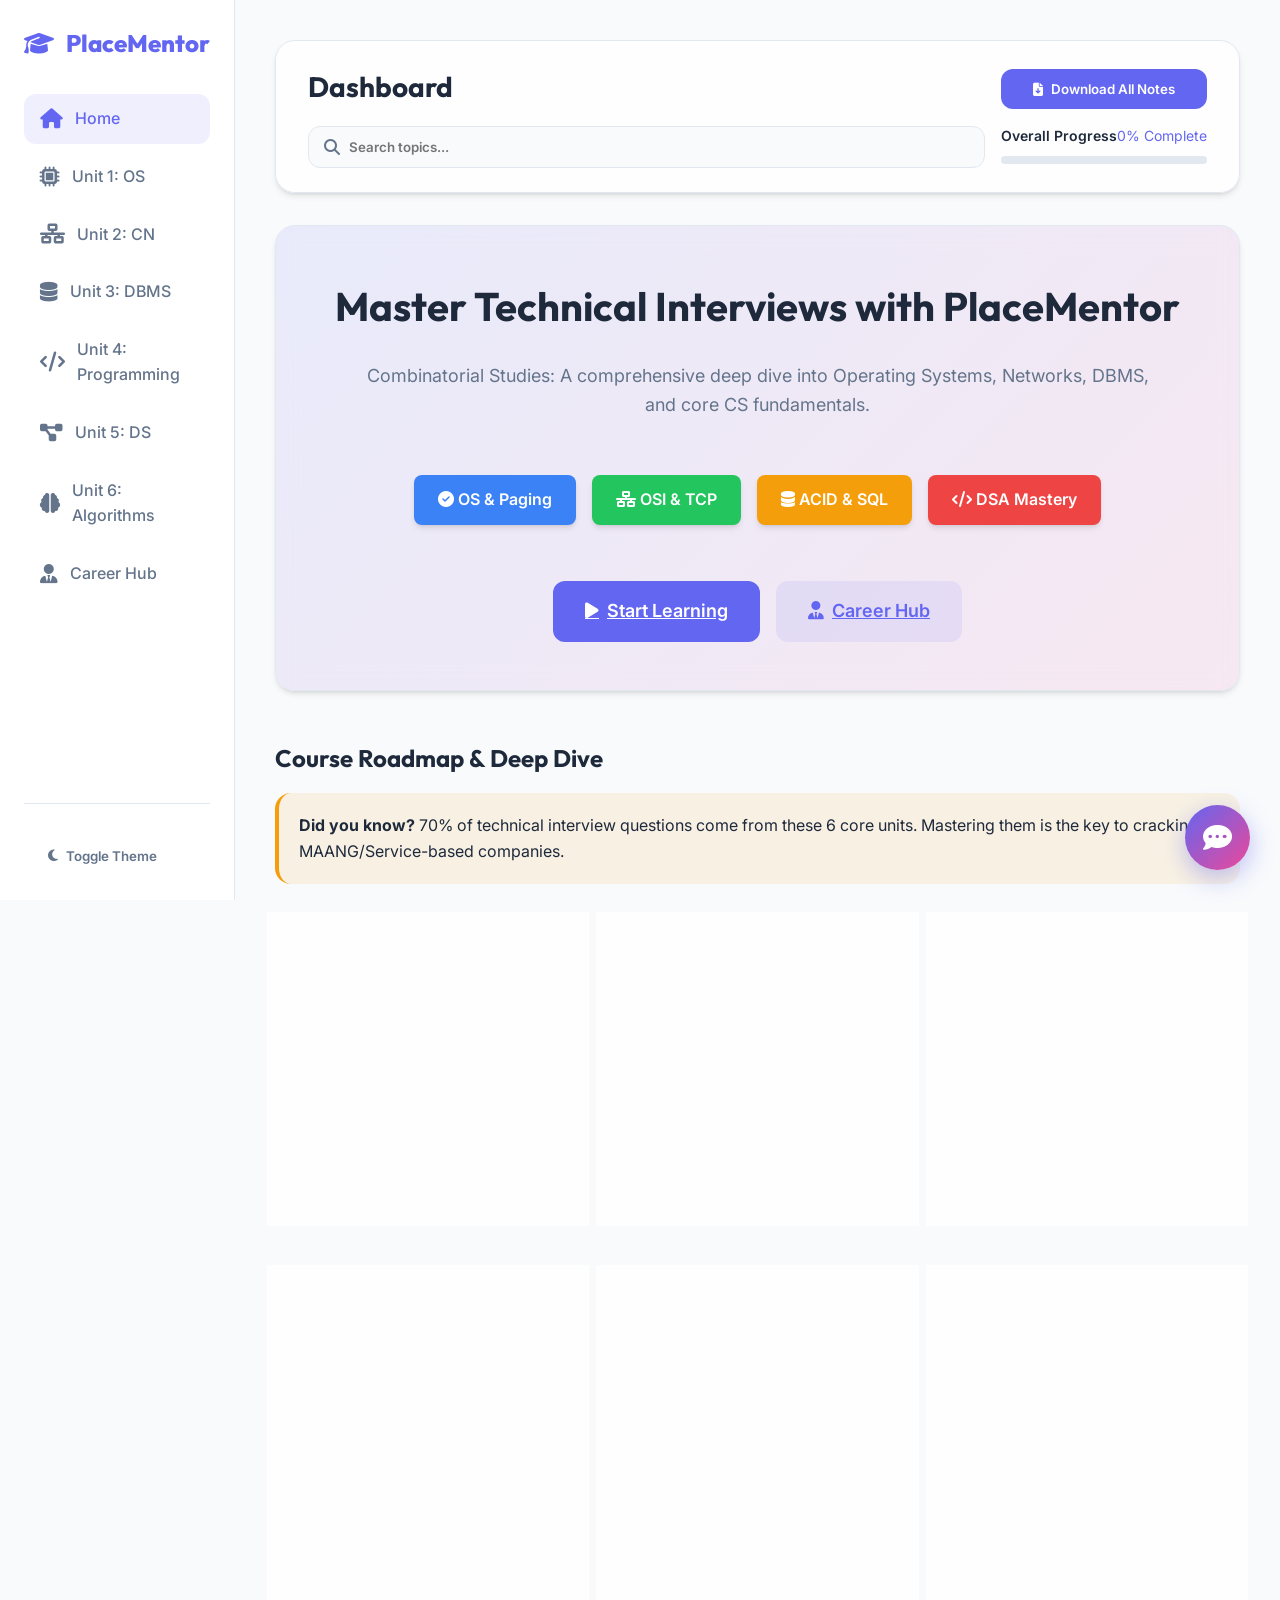
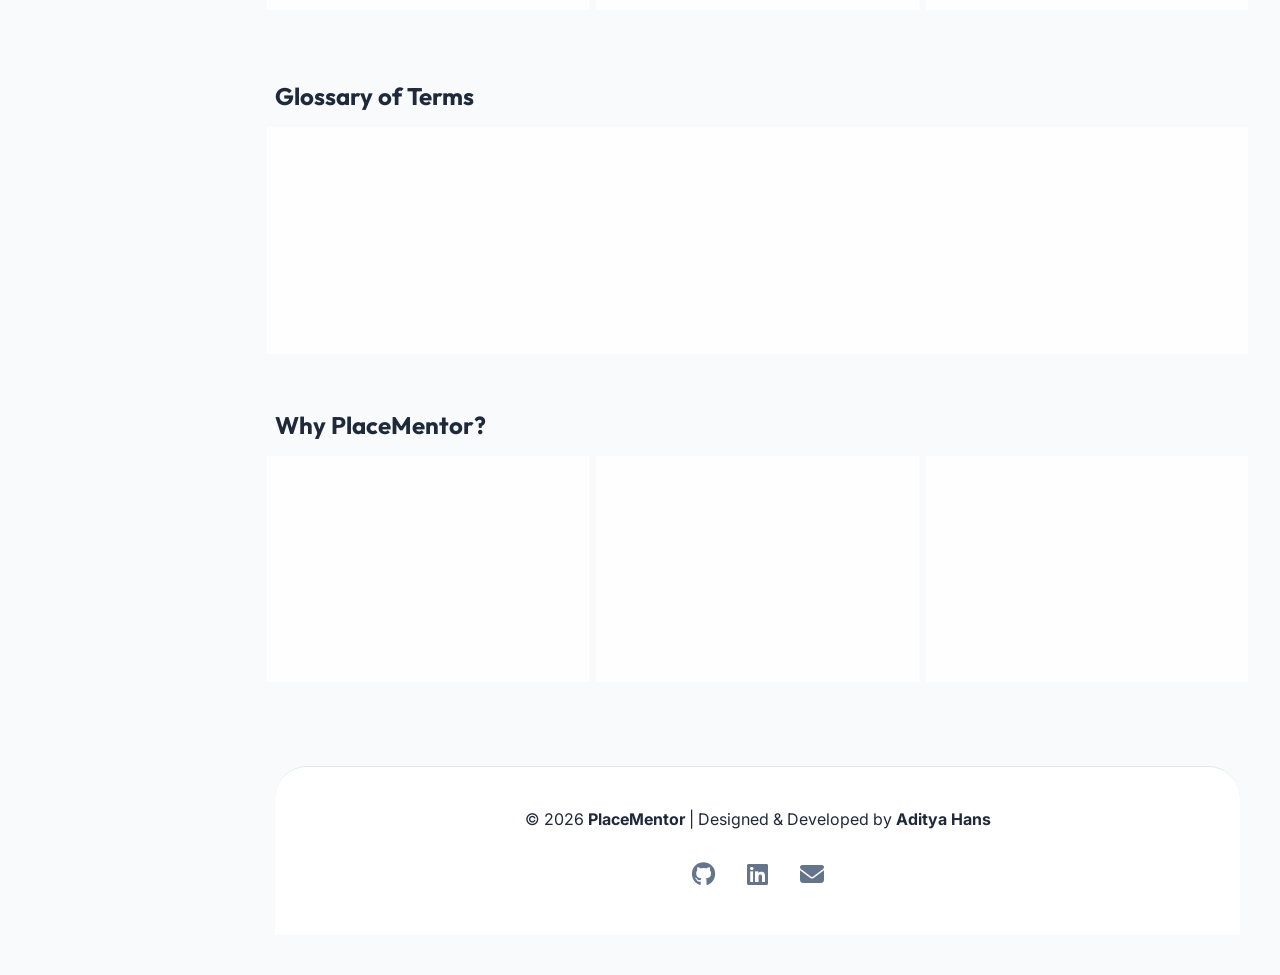
==== index.html @ b66179ef "first commit" ====
<!DOCTYPE html>
<html lang="en" data-theme="light">
<head>
    <meta charset="UTF-8">
    <meta name="viewport" content="width=device-width, initial-scale=1.0">
    <title>PlaceMentor - Ultimate Interview Training</title>
    <link rel="stylesheet" href="style.css">
    <link rel="stylesheet" href="https://cdnjs.cloudflare.com/ajax/libs/font-awesome/6.4.0/css/all.min.css">
</head>
<body>
    <div id="app-container">
        <!-- Sidebar Navigation -->
        <aside class="sidebar">
            <div class="sidebar-logo">
                <i class="fas fa-graduation-cap"></i>
                <span>PlaceMentor</span>
            </div>
            <nav class="nav-links">
                <li class="nav-item">
                    <a href="index.html" class="nav-link active">
                        <i class="fas fa-home"></i>
                        <span>Home</span>
                    </a>
                </li>
                <li class="nav-item">
                    <a href="unit1.html" class="nav-link">
                        <i class="fas fa-microchip"></i>
                        <span>Unit 1: OS</span>
                    </a>
                </li>
                <li class="nav-item">
                    <a href="unit2.html" class="nav-link">
                        <i class="fas fa-network-wired"></i>
                        <span>Unit 2: CN</span>
                    </a>
                </li>
                <li class="nav-item">
                    <a href="unit3.html" class="nav-link">
                        <i class="fas fa-database"></i>
                        <span>Unit 3: DBMS</span>
                    </a>
                </li>
                <li class="nav-item">
                    <a href="unit4.html" class="nav-link">
                        <i class="fas fa-code"></i>
                        <span>Unit 4: Programming</span>
                    </a>
                </li>
                <li class="nav-item">
                    <a href="unit5.html" class="nav-link">
                        <i class="fas fa-project-diagram"></i>
                        <span>Unit 5: DS</span>
                    </a>
                </li>
                <li class="nav-item">
                    <a href="unit6.html" class="nav-link">
                        <i class="fas fa-brain"></i>
                        <span>Unit 6: Algorithms</span>
                    </a>
                </li>
                <li class="nav-item">
                    <a href="career.html" class="nav-link">
                        <i class="fas fa-user-tie"></i>
                        <span>Career Hub</span>
                    </a>
                </li>
            </nav>
            <div class="sidebar-footer" style="padding-top: 2rem; border-top: 1px solid var(--border);">
                <button id="theme-toggle" class="btn" style="width: 100%; justify-content: flex-start; background: transparent; color: var(--text-muted);">
                    <i class="fas fa-moon"></i>
                    <span>Toggle Theme</span>
                </button>
            </div>
        </aside>

        <!-- Main Content -->
        <main class="main-content">
            <header class="glass-card" style="display: flex; justify-content: space-between; align-items: center; padding: 1.5rem 2rem; gap: 1rem; flex-wrap: wrap;">
                <div style="flex: 1; min-width: 250px;">
                    <h1 style="margin: 0; font-size: 1.75rem;">Dashboard</h1>
                    <div style="position: relative; margin-top: 1rem;">
                        <i class="fas fa-search" style="position: absolute; left: 1rem; top: 50%; transform: translateY(-50%); color: var(--text-muted);"></i>
                        <input type="text" id="search-input" placeholder="Search topics..." class="btn" style="width: 100%; padding-left: 2.5rem; background: var(--bg-main); border: 1px solid var(--border);">
                    </div>
                </div>
                <div style="text-align: right; min-width: 200px;">
                    <button class="btn btn-primary" onclick="downloadNotes()" style="margin-bottom: 1rem; width: 100%;">
                        <i class="fas fa-file-download"></i> Download All Notes
                    </button>
                    <div style="display: flex; justify-content: space-between; margin-bottom: 0.5rem;">
                        <span style="font-size: 0.875rem; font-weight: 600;">Overall Progress</span>
                        <span class="progress-text" style="font-size: 0.875rem; color: var(--primary);">0% Complete</span>
                    </div>
                    <div class="progress-container" style="margin: 0;">
                        <div class="progress-bar" style="width: 0%;"></div>
                    </div>
                </div>
            </header>

            <section class="hero glass-card" style="background: linear-gradient(135deg, rgba(99, 102, 241, 0.1), rgba(236, 72, 153, 0.1)); padding: 3rem; text-align: center;">
                <h2 style="font-size: 2.5rem; margin-bottom: 1.5rem;">Master Technical Interviews with PlaceMentor</h2>
                <p style="font-size: 1.125rem; color: var(--text-muted); margin-bottom: 2rem; max-width: 800px; margin-left: auto; margin-right: auto;">
                    Combinatorial Studies: A comprehensive deep dive into Operating Systems, Networks, DBMS, and core CS fundamentals. 
                </p>
                
                <div class="diagram-container" style="flex-direction: row; flex-wrap: wrap; justify-content: center; background: transparent; border: none; gap: 1rem; margin-bottom: 2rem;">
                    <div class="visual-node" style="background: var(--info);"><i class="fas fa-check-circle"></i> OS & Paging</div>
                    <div class="visual-node" style="background: var(--success);"><i class="fas fa-network-wired"></i> OSI & TCP</div>
                    <div class="visual-node" style="background: var(--warning);"><i class="fas fa-database"></i> ACID & SQL</div>
                    <div class="visual-node" style="background: var(--danger);"><i class="fas fa-code"></i> DSA Mastery</div>
                </div>

                <div style="display: flex; gap: 1rem; justify-content: center; flex-wrap: wrap;">
                    <a href="unit1.html" class="btn btn-primary" style="padding: 1rem 2rem; font-size: 1.125rem;">
                        <i class="fas fa-play"></i> Start Learning
                    </a>
                    <a href="career.html" class="btn" style="padding: 1rem 2rem; font-size: 1.125rem; background: rgba(var(--primary-rgb), 0.1); color: var(--primary);">
                        <i class="fas fa-user-tie"></i> Career Hub
                    </a>
                </div>
            </section>

            <h2 style="margin-top: 3rem;">Course Roadmap & Deep Dive</h2>
            <div class="info-box important" style="margin-bottom: 2rem;">
                <p><strong>Did you know?</strong> 70% of technical interview questions come from these 6 core units. Mastering them is the key to cracking MAANG/Service-based companies.</p>
            </div>
            <div class="course-grid" style="display: grid; grid-template-columns: repeat(auto-fit, minmax(300px, 1fr)); gap: 1.5rem; margin-top: 1.5rem;">
                <!-- Unit Card 1 -->
                <div class="glass-card">
                    <div style="color: var(--primary); font-size: 2rem; margin-bottom: 1rem;"><i class="fas fa-microchip"></i></div>
                    <h3>Unit 1: Operating Systems</h3>
                    <p style="color: var(--text-muted); font-size: 0.875rem; margin-bottom: 1.5rem;">Process management, Scheduling, Memory, and Deadlocks.</p>
                    <a href="unit1.html" class="nav-link" style="padding-left: 0; color: var(--primary); font-weight: 600;">
                        Open Unit <i class="fas fa-arrow-right" style="margin-left: 0.5rem;"></i>
                    </a>
                </div>
                <!-- Unit Card 2 -->
                <div class="glass-card">
                    <div style="color: var(--success); font-size: 2rem; margin-bottom: 1rem;"><i class="fas fa-network-wired"></i></div>
                    <h3>Unit 2: Computer Networks</h3>
                    <p style="color: var(--text-muted); font-size: 0.875rem; margin-bottom: 1.5rem;">OSI Layers, TCP/IP, Subnetting, and Protocols.</p>
                    <a href="unit2.html" class="nav-link" style="padding-left: 0; color: var(--success); font-weight: 600;">
                        Open Unit <i class="fas fa-arrow-right" style="margin-left: 0.5rem;"></i>
                    </a>
                </div>
                <!-- Unit Card 3 -->
                <div class="glass-card">
                    <div style="color: var(--warning); font-size: 2rem; margin-bottom: 1rem;"><i class="fas fa-database"></i></div>
                    <h3>Unit 3: DBMS</h3>
                    <p style="color: var(--text-muted); font-size: 0.875rem; margin-bottom: 1.5rem;">Normalization, SQL, Joins, and Transactions.</p>
                    <a href="unit3.html" class="nav-link" style="padding-left: 0; color: var(--warning); font-weight: 600;">
                        Open Unit <i class="fas fa-arrow-right" style="margin-left: 0.5rem;"></i>
                    </a>
                </div>
                <!-- Unit Card 4 -->
                <div class="glass-card">
                    <div style="color: var(--info); font-size: 2rem; margin-bottom: 1rem;"><i class="fas fa-code"></i></div>
                    <h3>Unit 4: Programming Fundamentals</h3>
                    <p style="color: var(--text-muted); font-size: 0.875rem; margin-bottom: 1.5rem;">Pointers, Memory, OOP, and Classes.</p>
                    <a href="unit4.html" class="nav-link" style="padding-left: 0; color: var(--info); font-weight: 600;">
                        Open Unit <i class="fas fa-arrow-right" style="margin-left: 0.5rem;"></i>
                    </a>
                </div>
                <!-- Unit Card 5 -->
                <div class="glass-card">
                    <div style="color: var(--danger); font-size: 2rem; margin-bottom: 1rem;"><i class="fas fa-project-diagram"></i></div>
                    <h3>Unit 5: Data Structures</h3>
                    <p style="color: var(--text-muted); font-size: 0.875rem; margin-bottom: 1.5rem;">Trees, Graphs, Hashing, and Heaps.</p>
                    <a href="unit5.html" class="nav-link" style="padding-left: 0; color: var(--danger); font-weight: 600;">
                        Open Unit <i class="fas fa-arrow-right" style="margin-left: 0.5rem;"></i>
                    </a>
                </div>
                <!-- Unit Card 6 -->
                <div class="glass-card">
                    <div style="color: var(--purple); font-size: 2rem; margin-bottom: 1rem;"><i class="fas fa-brain"></i></div>
                    <h3>Unit 6: Algorithms</h3>
                    <p style="color: var(--text-muted); font-size: 0.875rem; margin-bottom: 1.5rem;">DP, Greedy, Complexity, and Recursion.</p>
                    <a href="unit6.html" class="nav-link" style="padding-left: 0; color: var(--purple); font-weight: 600;">
                        Open Unit <i class="fas fa-arrow-right" style="margin-left: 0.5rem;"></i>
                    </a>
                </div>
            </div>
            <h2 style="margin-top: 3rem;">Glossary of Terms</h2>
            <div class="glass-card" style="display: grid; grid-template-columns: repeat(auto-fit, minmax(250px, 1fr)); gap: 1rem;">
                <div><strong>Kernel:</strong> Core of the OS that manages hardware.</div>
                <div><strong>IP Address:</strong> Unique identifier for a device on a network.</div>
                <div><strong>Primary Key:</strong> Unique identifier for a record in a database table.</div>
                <div><strong>Pointer:</strong> Variable that stores the memory address of another variable.</div>
                <div><strong>Time Complexity:</strong> Measure of the amount of time an algorithm takes to run.</div>
                <div><strong>Normalization:</strong> Process of organizing data in a database to reduce redundancy.</div>
            </div>

            <section style="margin-top: 4rem;">
                <h2>Why PlaceMentor?</h2>
                <div style="display: grid; grid-template-columns: repeat(auto-fit, minmax(200px, 1fr)); gap: 1.5rem;">
                    <div class="glass-card" style="text-align: center; border-bottom: 4px solid var(--primary);">
                        <i class="fas fa-bolt fa-2x" style="color: var(--primary); margin-bottom: 1rem;"></i>
                        <h4>Active Simulators</h4>
                        <p>Real-time visualizers for OS, DS, and Algorithms.</p>
                    </div>
                    <div class="glass-card" style="text-align: center; border-bottom: 4px solid var(--secondary);">
                        <i class="fas fa-check-circle fa-2x" style="color: var(--secondary); margin-bottom: 1rem;"></i>
                        <h4>Placement Ready</h4>
                        <p>Content derived from actual interview experiences.</p>
                    </div>
                    <div class="glass-card" style="text-align: center; border-bottom: 4px solid var(--success);">
                        <i class="fas fa-mobile-alt fa-2x" style="color: var(--success); margin-bottom: 1rem;"></i>
                        <h4>Anywhere Access</h4>
                        <p>Fully responsive platform for learning on any device.</p>
                    </div>
                </div>
            </section>

            <footer>
                <p>© 2026 <strong>PlaceMentor</strong> | Designed & Developed by <strong>Aditya Hans</strong></p>
                <div class="footer-links">
                    <a href="https://github.com/AddyTheDeveloper" target="_blank"><i class="fab fa-github"></i></a>
                    <a href="https://www.linkedin.com/in/adityahans17" target="_blank"><i class="fab fa-linkedin"></i></a>
                    <a href="mailto:adityahans.17@gmail.com"><i class="fas fa-envelope"></i></a>
                </div>
            </footer>
        </main>
    </div>

    <!-- PlaceMentor AI Widget -->
    <div id="ai-widget">
        <div id="ai-panel">
            <h4 style="margin-bottom: 0.5rem;"><i class="fas fa-robot"></i> PlaceMentor AI</h4>
            <div class="ai-input-group">
                <input type="text" id="ai-prompt" placeholder="Ask a tech question...">
                <button class="btn btn-primary" onclick="toggleAIConsult()">Ask</button>
            </div>
            <div id="ai-response">I am your technical interview coach. How can I help?</div>
        </div>
        <button id="ai-chat-btn" onclick="toggleAIPanel()"><i class="fas fa-comment-dots"></i></button>
    </div>

    <script src="script.js?v=2.1.1"></script>
    <script>
        function toggleAIPanel() {
            const panel = document.getElementById('ai-panel');
            panel.style.display = panel.style.display === 'block' ? 'none' : 'block';
        }
        function toggleAIConsult() {
            const prompt = document.getElementById('ai-prompt').value;
            if (prompt) askPlaceMentorAI(prompt);
        }
    </script>
</body>
</html>
---- style.css ----
@import url('https://fonts.googleapis.com/css2?family=Inter:wght@300;400;500;600;700&family=Outfit:wght@400;500;600;700&display=swap');

:root {
    /* Base Tokens - Light Mode */
    --primary: #6366f1;
    --primary-rgb: 99, 102, 241;
    --primary-hover: #4f46e5;
    --secondary: #ec4899;
    --secondary-rgb: 236, 72, 153;
    --bg-main: #f8fafc;
    --bg-sidebar: #ffffff;
    --bg-card: rgba(255, 255, 255, 0.8);
    --text-main: #1e293b;
    --text-muted: #64748b;
    --border: #e2e8f0;
    --glass: rgba(255, 255, 255, 0.7);
    --glass-border: rgba(255, 255, 255, 0.3);
    
    /* Semantic Colors */
    --success: #22c55e;
    --warning: #f59e0b;
    --danger: #ef4444;
    --info: #3b82f6;
    --purple: #a855f7;
    --purple-rgb: 168, 85, 247;
    
    --shadow-sm: 0 1px 2px 0 rgb(0 0 0 / 0.05);
    --shadow: 0 4px 6px -1px rgb(0 0 0 / 0.1), 0 2px 4px -2px rgb(0 0 0 / 0.1);
    --shadow-lg: 0 10px 15px -3px rgb(0 0 0 / 0.1), 0 4px 6px -4px rgb(0 0 0 / 0.1);
    
    --transition: all 0.3s cubic-bezier(0.4, 0, 0.2, 1);
}

[data-theme="dark"] {
    --bg-main: #0f172a;
    --bg-sidebar: #1e293b;
    --bg-card: rgba(30, 41, 59, 0.8);
    --text-main: #f1f5f9;
    --text-muted: #94a3b8;
    --border: #334155;
    --glass: rgba(15, 23, 42, 0.7);
    --glass-border: rgba(255, 255, 255, 0.1);
}

* {
    margin: 0;
    padding: 0;
    box-sizing: border-box;
    scroll-behavior: smooth;
}

body {
    font-family: 'Inter', sans-serif;
    background-color: var(--bg-main);
    color: var(--text-main);
    line-height: 1.6;
    transition: var(--transition);
    overflow-x: hidden;
}

h1, h2, h3, h4, h5 {
    font-family: 'Outfit', sans-serif;
    margin-bottom: 1rem;
    font-weight: 700;
}

/* PlaceMentor AI Widget - Premium Fixed Alignment */
#ai-widget {
    position: fixed;
    bottom: 30px;
    right: 30px;
    z-index: 10000;
    font-family: 'Outfit', sans-serif;
}

#ai-chat-btn {
    width: 65px;
    height: 65px;
    border-radius: 50%;
    background: linear-gradient(135deg, var(--primary), var(--secondary));
    color: white;
    border: none;
    cursor: pointer;
    box-shadow: 0 8px 25px rgba(var(--primary-rgb), 0.4);
    display: flex;
    align-items: center;
    justify-content: center;
    font-size: 1.8rem;
    transition: all 0.4s cubic-bezier(0.175, 0.885, 0.32, 1.275);
}

#ai-chat-btn:hover {
    transform: scale(1.1) rotate(5deg);
    box-shadow: 0 12px 35px rgba(var(--primary-rgb), 0.6);
}

#ai-panel {
    position: absolute;
    bottom: 85px;
    right: 0;
    width: 350px;
    background: var(--bg-card);
    backdrop-filter: blur(20px);
    border: 1px solid var(--border);
    border-radius: 1.5rem;
    padding: 1.5rem;
    box-shadow: 0 15px 50px rgba(0,0,0,0.3);
    display: none;
    flex-direction: column;
    animation: aiSlideUp 0.4s ease-out;
}

@keyframes aiSlideUp {
    from { transform: translateY(20px); opacity: 0; }
    to { transform: translateY(0); opacity: 1; }
}

#ai-response {
    margin-top: 1.25rem;
    font-size: 0.9rem;
    max-height: 250px;
    overflow-y: auto;
    padding: 1rem;
    background: var(--bg-main);
    border-radius: 1rem;
    border: 1px solid var(--border);
    line-height: 1.6;
    color: var(--text-main);
}

.ai-input-group {
    display: flex;
    gap: 0.75rem;
}

.ai-input-group input {
    flex: 1;
    padding: 0.8rem 1rem;
    border-radius: 0.75rem;
    border: 1px solid var(--border);
    background: var(--bg-main);
    color: var(--text-main);
    outline: none;
    transition: border 0.3s;
}

.ai-input-group input:focus {
    border-color: var(--primary);
}

/* Layout */
#app-container {
    display: flex;
    min-height: 100vh;
}

/* Sidebar */
.sidebar {
    width: 280px;
    background: var(--bg-sidebar);
    border-right: 1px solid var(--border);
    height: 100vh;
    position: sticky;
    top: 0;
    padding: 1.5rem;
    display: flex;
    flex-direction: column;
    z-index: 100;
    transition: var(--transition);
}

.sidebar-logo {
    display: flex;
    align-items: center;
    gap: 0.75rem;
    font-size: 1.5rem;
    font-weight: 800;
    color: var(--primary);
    margin-bottom: 2rem;
    font-family: 'Outfit', sans-serif;
}

.nav-links {
    list-style: none;
    flex-grow: 1;
}

.nav-item {
    margin-bottom: 0.5rem;
}

.nav-link {
    display: flex;
    align-items: center;
    gap: 0.75rem;
    padding: 0.75rem 1rem;
    text-decoration: none;
    color: var(--text-muted);
    border-radius: 0.75rem;
    font-weight: 500;
    transition: var(--transition);
}

.nav-link:hover, .nav-link.active {
    background: rgba(var(--primary-rgb), 0.1);
    color: var(--primary);
}

.nav-link i {
    font-size: 1.25rem;
}

/* Sidebar Footer & Theme Toggle */
.sidebar-footer {
    padding-top: 1.5rem;
    border-top: 1px solid var(--border);
    margin-top: auto;
}

/* Main Content */
.main-content {
    flex-grow: 1;
    padding: 2.5rem;
    max-width: 1200px;
    margin: 0 auto;
}

/* Cards & Glassmorphism */
.glass-card {
    background: var(--bg-card);
    backdrop-filter: blur(12px);
    -webkit-backdrop-filter: blur(12px);
    border: 1px solid var(--border);
    box-shadow: var(--shadow);
    border-radius: 1.25rem;
    padding: 2rem;
    margin-bottom: 2rem;
    transition: var(--transition);
}

.glass-card:hover {
    transform: translateY(-4px);
    box-shadow: var(--shadow-lg);
}

/* Buttons */
.btn {
    display: inline-flex;
    align-items: center;
    justify-content: center;
    padding: 0.75rem 1.5rem;
    border-radius: 0.75rem;
    font-weight: 600;
    cursor: pointer;
    transition: var(--transition);
    border: none;
    gap: 0.5rem;
    font-family: inherit;
}

.btn-primary {
    background: var(--primary);
    color: white;
}

.btn-primary:hover {
    background: var(--primary-hover);
    box-shadow: 0 4px 12px rgba(var(--primary-rgb), 0.3);
}

/* Alert Boxes */
.info-box {
    padding: 1.25rem;
    border-radius: 1rem;
    margin-bottom: 1.5rem;
    border-left: 4px solid;
    display: flex;
    gap: 1rem;
}

.info-box.definition { border-color: var(--info); background: rgba(59, 130, 246, 0.1); }
.info-box.formula { border-color: var(--success); background: rgba(34, 197, 94, 0.1); }
.info-box.important { border-color: var(--warning); background: rgba(245, 158, 11, 0.1); }
.info-box.interview { border-color: var(--purple); background: rgba(var(--purple-rgb), 0.1); }

/* Progress Tracker */
.progress-container {
    width: 100%;
    height: 8px;
    background: var(--border);
    border-radius: 4px;
    margin: 1rem 0;
    overflow: hidden;
}

.progress-bar {
    height: 100%;
    background: linear-gradient(90deg, var(--primary), var(--secondary));
    width: 0%;
    transition: width 0.5s ease;
}

/* Tables */
.tech-table-wrapper {
    width: 100%;
    overflow-x: auto;
    margin: 1.5rem 0;
    border-radius: 0.75rem;
    border: 1px solid var(--border);
}

.tech-table {
    width: 100%;
    min-width: 600px;
    border-collapse: collapse;
}

.tech-table th {
    background: var(--primary);
    color: white;
    padding: 1rem;
    text-align: left;
}

.tech-table td {
    padding: 1rem;
    border-bottom: 1px solid var(--border);
    background: var(--bg-card);
}

/* Footer */
footer {
    margin-top: 4rem;
    padding: 2.5rem;
    border-top: 1px solid var(--border);
    text-align: center;
    background: var(--bg-sidebar);
    border-radius: 2rem 2rem 0 0;
}

.footer-links {
    margin-top: 1.5rem;
    display: flex;
    justify-content: center;
    gap: 2rem;
}

.footer-links a {
    color: var(--text-muted);
    font-size: 1.5rem;
    transition: var(--transition);
}

.footer-links a:hover {
    color: var(--primary);
    transform: translateY(-3px);
}

/* Responsive Adjustments */
@media (max-width: 1024px) {
    .sidebar { width: 80px; padding: 1rem 0.5rem; }
    .sidebar-logo span, .nav-link span, .sidebar-footer span { display: none; }
    .main-content { padding: 1.5rem; }
}

@media (max-width: 768px) {
    #app-container { flex-direction: column; }
    .sidebar {
        width: 100%;
        height: auto;
        position: fixed;
        bottom: 0;
        top: auto;
        flex-direction: row;
        border-right: none;
        border-top: 1px solid var(--border);
        padding: 0.5rem;
        z-index: 1000;
    }
    .sidebar-logo, .sidebar-footer { display: none; }
    .nav-links {
        display: flex;
        flex-direction: row;
        width: 100%;
        justify-content: space-around;
    }
    .nav-item { margin-bottom: 0; }
    .nav-link {
        flex-direction: column;
        gap: 4px;
        padding: 0.5rem;
        font-size: 0.65rem;
    }
    .nav-link i { font-size: 1.2rem; }
    .nav-link span { display: block; }
    .main-content {
        padding: 1.5rem;
        margin-bottom: 100px; /* More space for bottom nav */
    }
    #ai-widget {
        bottom: 110px; /* Lift above bottom nav */
        right: 20px;
    }
    #ai-chat-btn {
        bottom: 90px; /* Lift above bottom nav */
        right: 20px;
        width: 50px;
        height: 50px;
    }
    #ai-panel {
        width: calc(100vw - 40px);
        right: 0;
        bottom: 70px;
    }
}

/* Technical Enhancements for Visual Learning */
.diagram-container {
    background: var(--bg-card);
    border: 1px solid var(--border);
    border-radius: 1rem;
    padding: 1.5rem;
    margin: 1.5rem 0;
    display: flex;
    flex-direction: column;
    align-items: center;
    gap: 1rem;
}

.visual-node {
    padding: 0.75rem 1.5rem;
    background: var(--primary);
    color: white;
    border-radius: 0.5rem;
    font-weight: 600;
    box-shadow: var(--shadow);
}

.visual-arrow {
    width: 2px;
    height: 30px;
    background: var(--text-muted);
    position: relative;
}

.visual-arrow::after {
    content: '';
    position: absolute;
    bottom: -5px;
    left: -4px;
    border-left: 5px solid transparent;
    border-right: 5px solid transparent;
    border-top: 5px solid var(--text-muted);
}
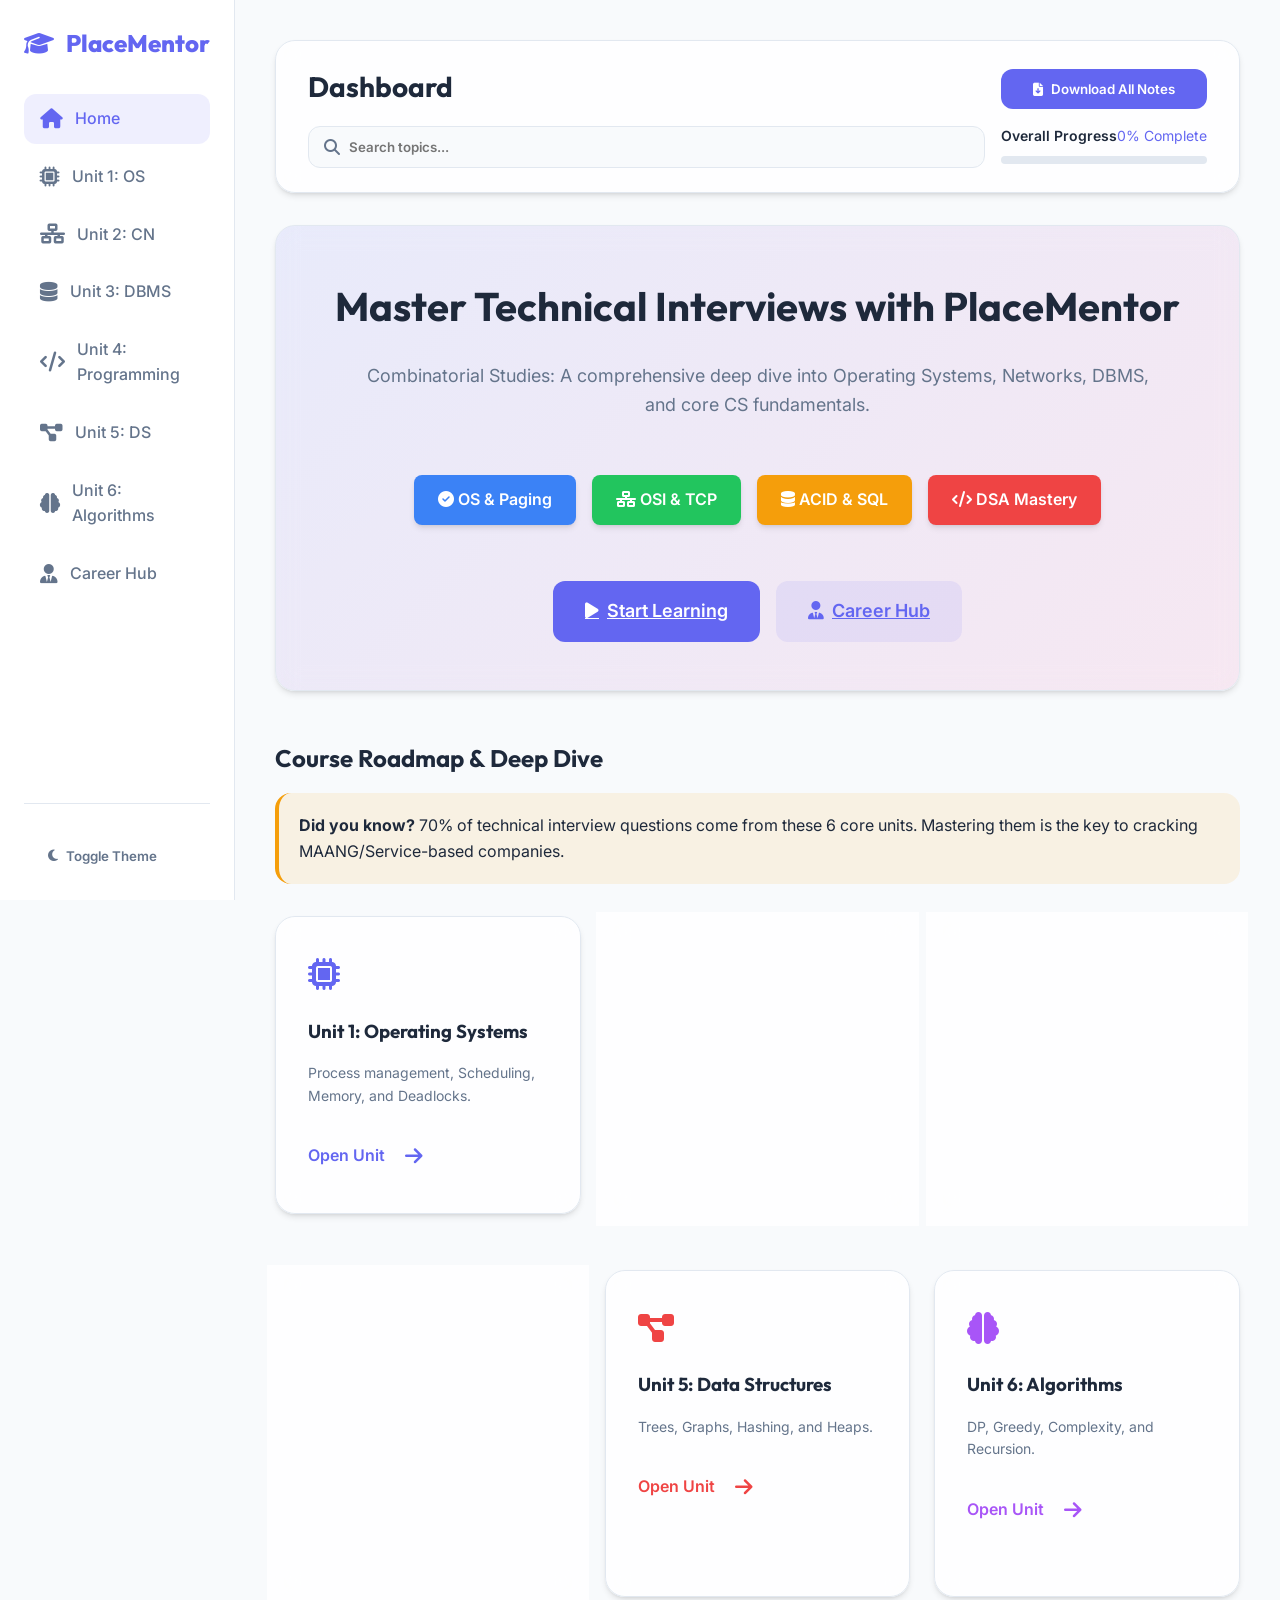
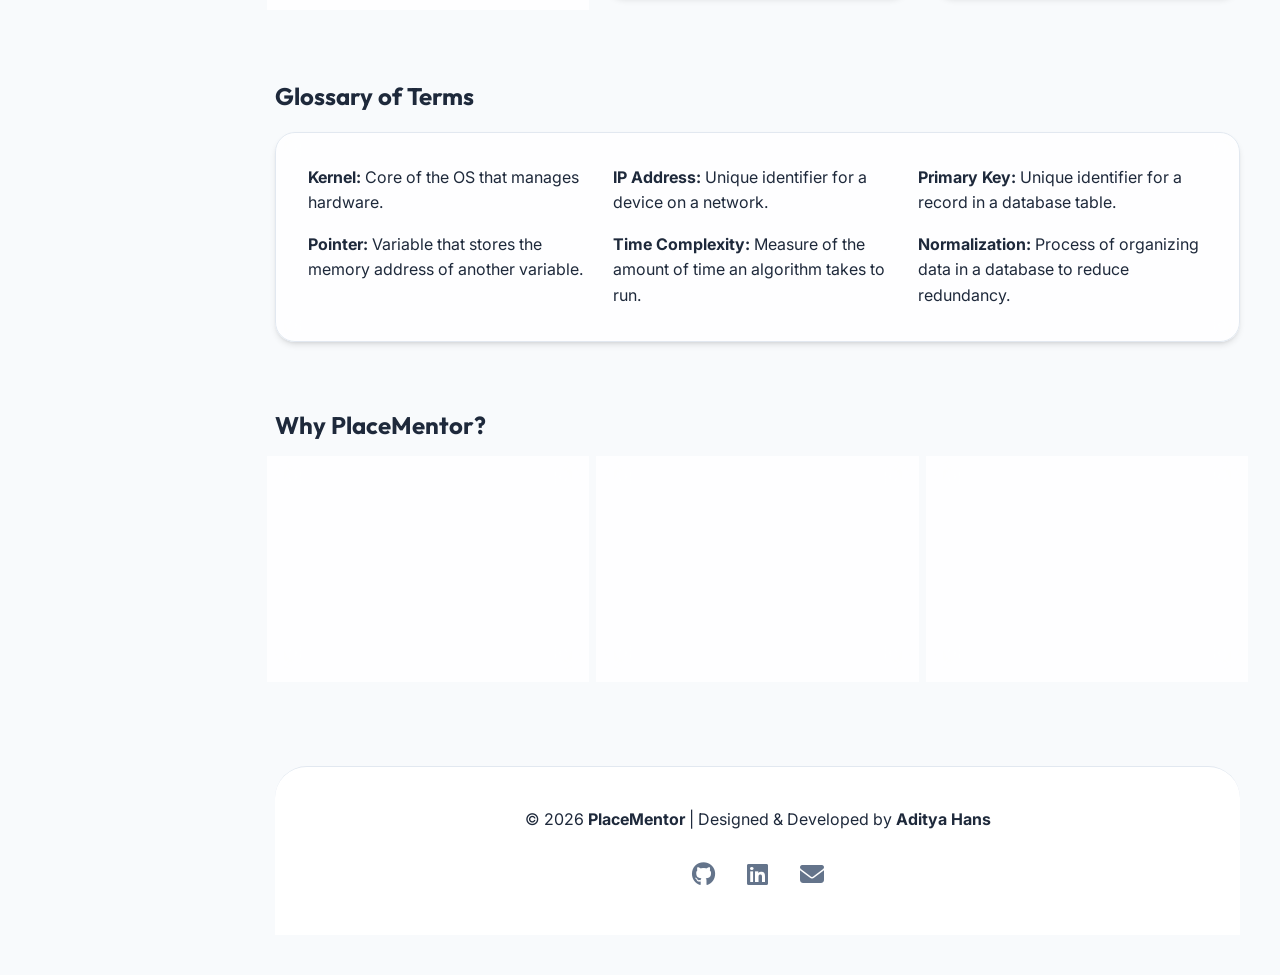
==== commit 18edc160: "fix" ====
--- a/index.html
+++ b/index.html
@@ -222,29 +222,6 @@
         </main>
     </div>
 
-    <!-- PlaceMentor AI Widget -->
-    <div id="ai-widget">
-        <div id="ai-panel">
-            <h4 style="margin-bottom: 0.5rem;"><i class="fas fa-robot"></i> PlaceMentor AI</h4>
-            <div class="ai-input-group">
-                <input type="text" id="ai-prompt" placeholder="Ask a tech question...">
-                <button class="btn btn-primary" onclick="toggleAIConsult()">Ask</button>
-            </div>
-            <div id="ai-response">I am your technical interview coach. How can I help?</div>
-        </div>
-        <button id="ai-chat-btn" onclick="toggleAIPanel()"><i class="fas fa-comment-dots"></i></button>
-    </div>
-
     <script src="script.js?v=2.1.1"></script>
-    <script>
-        function toggleAIPanel() {
-            const panel = document.getElementById('ai-panel');
-            panel.style.display = panel.style.display === 'block' ? 'none' : 'block';
-        }
-        function toggleAIConsult() {
-            const prompt = document.getElementById('ai-prompt').value;
-            if (prompt) askPlaceMentorAI(prompt);
-        }
-    </script>
 </body>
 </html>
--- a/style.css
+++ b/style.css
@@ -64,90 +64,6 @@
     font-weight: 700;
 }
 
-/* PlaceMentor AI Widget - Premium Fixed Alignment */
-#ai-widget {
-    position: fixed;
-    bottom: 30px;
-    right: 30px;
-    z-index: 10000;
-    font-family: 'Outfit', sans-serif;
-}
-
-#ai-chat-btn {
-    width: 65px;
-    height: 65px;
-    border-radius: 50%;
-    background: linear-gradient(135deg, var(--primary), var(--secondary));
-    color: white;
-    border: none;
-    cursor: pointer;
-    box-shadow: 0 8px 25px rgba(var(--primary-rgb), 0.4);
-    display: flex;
-    align-items: center;
-    justify-content: center;
-    font-size: 1.8rem;
-    transition: all 0.4s cubic-bezier(0.175, 0.885, 0.32, 1.275);
-}
-
-#ai-chat-btn:hover {
-    transform: scale(1.1) rotate(5deg);
-    box-shadow: 0 12px 35px rgba(var(--primary-rgb), 0.6);
-}
-
-#ai-panel {
-    position: absolute;
-    bottom: 85px;
-    right: 0;
-    width: 350px;
-    background: var(--bg-card);
-    backdrop-filter: blur(20px);
-    border: 1px solid var(--border);
-    border-radius: 1.5rem;
-    padding: 1.5rem;
-    box-shadow: 0 15px 50px rgba(0,0,0,0.3);
-    display: none;
-    flex-direction: column;
-    animation: aiSlideUp 0.4s ease-out;
-}
-
-@keyframes aiSlideUp {
-    from { transform: translateY(20px); opacity: 0; }
-    to { transform: translateY(0); opacity: 1; }
-}
-
-#ai-response {
-    margin-top: 1.25rem;
-    font-size: 0.9rem;
-    max-height: 250px;
-    overflow-y: auto;
-    padding: 1rem;
-    background: var(--bg-main);
-    border-radius: 1rem;
-    border: 1px solid var(--border);
-    line-height: 1.6;
-    color: var(--text-main);
-}
-
-.ai-input-group {
-    display: flex;
-    gap: 0.75rem;
-}
-
-.ai-input-group input {
-    flex: 1;
-    padding: 0.8rem 1rem;
-    border-radius: 0.75rem;
-    border: 1px solid var(--border);
-    background: var(--bg-main);
-    color: var(--text-main);
-    outline: none;
-    transition: border 0.3s;
-}
-
-.ai-input-group input:focus {
-    border-color: var(--primary);
-}
-
 /* Layout */
 #app-container {
     display: flex;
@@ -397,20 +313,9 @@
         padding: 1.5rem;
         margin-bottom: 100px; /* More space for bottom nav */
     }
-    #ai-widget {
-        bottom: 110px; /* Lift above bottom nav */
-        right: 20px;
-    }
-    #ai-chat-btn {
-        bottom: 90px; /* Lift above bottom nav */
-        right: 20px;
-        width: 50px;
-        height: 50px;
-    }
-    #ai-panel {
-        width: calc(100vw - 40px);
-        right: 0;
-        bottom: 70px;
+    .main-content {
+        padding: 1.5rem;
+        margin-bottom: 100px; /* More space for bottom nav */
     }
 }
 
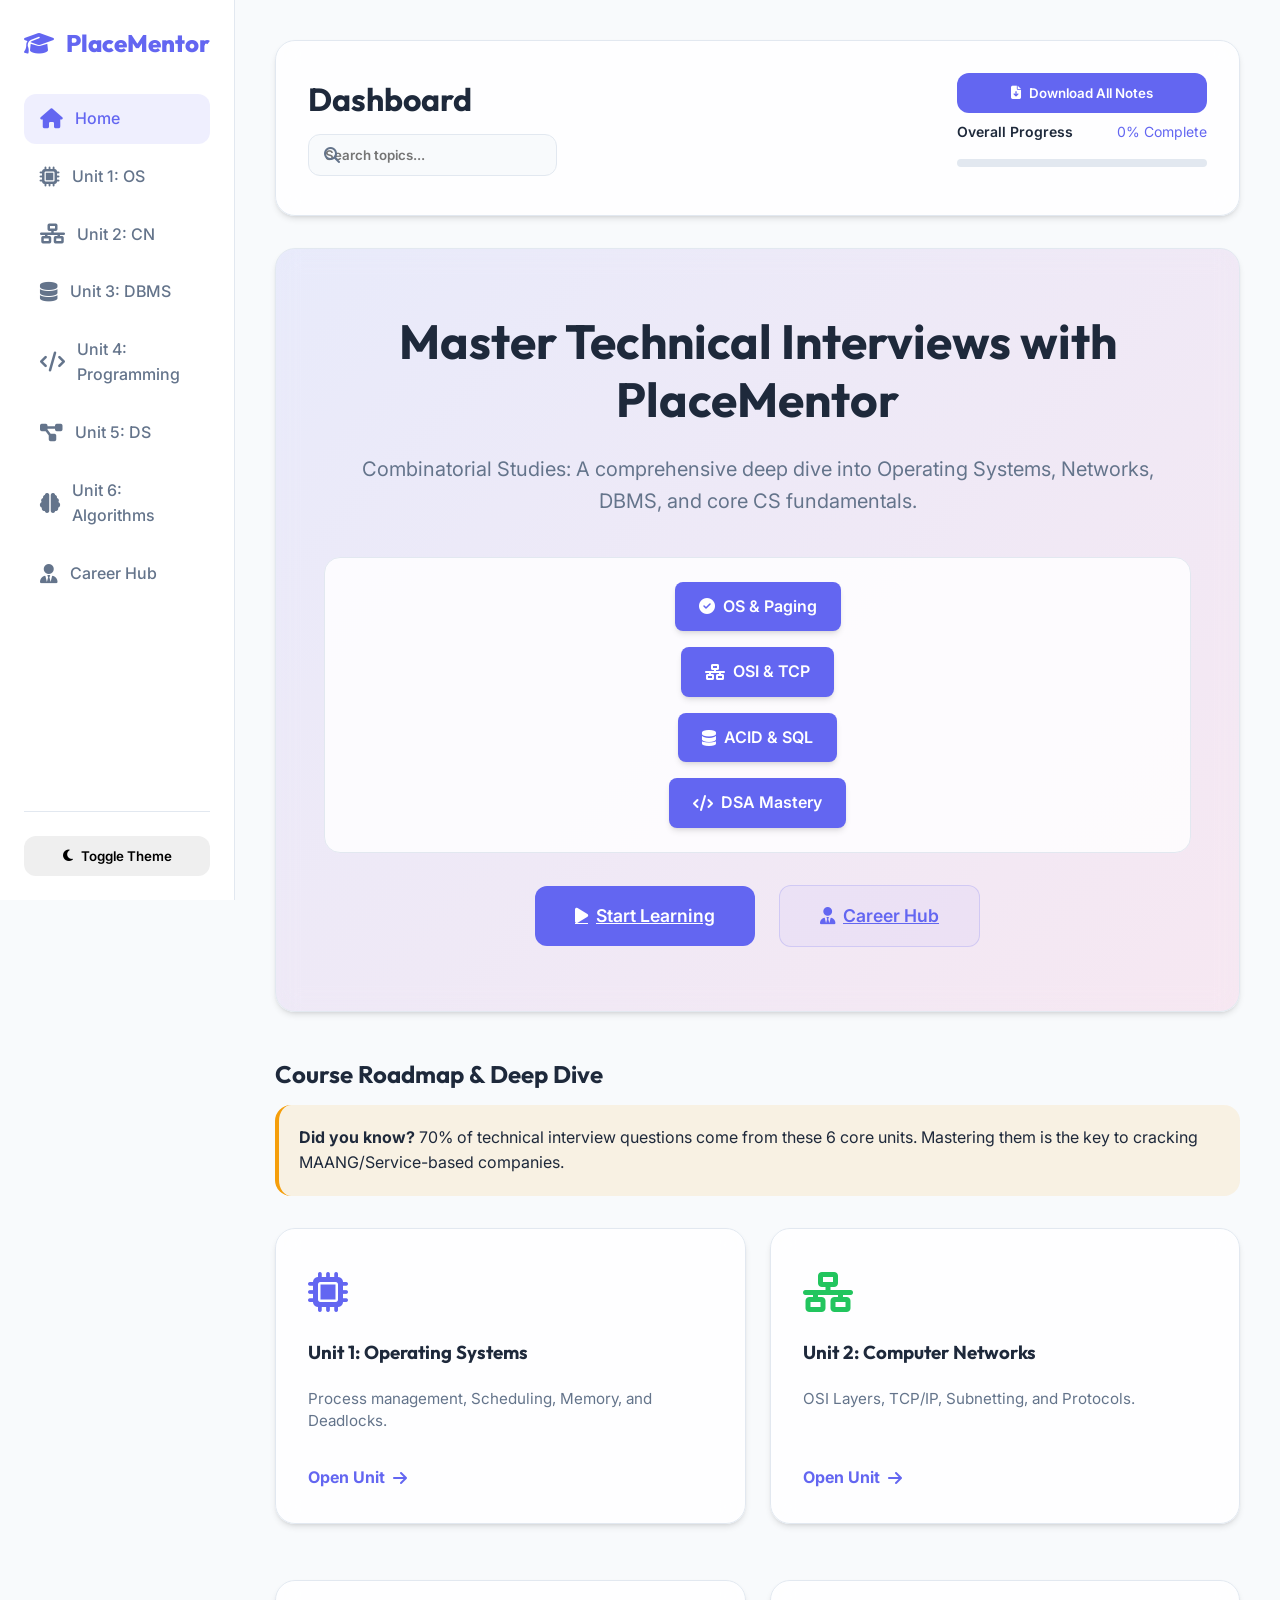
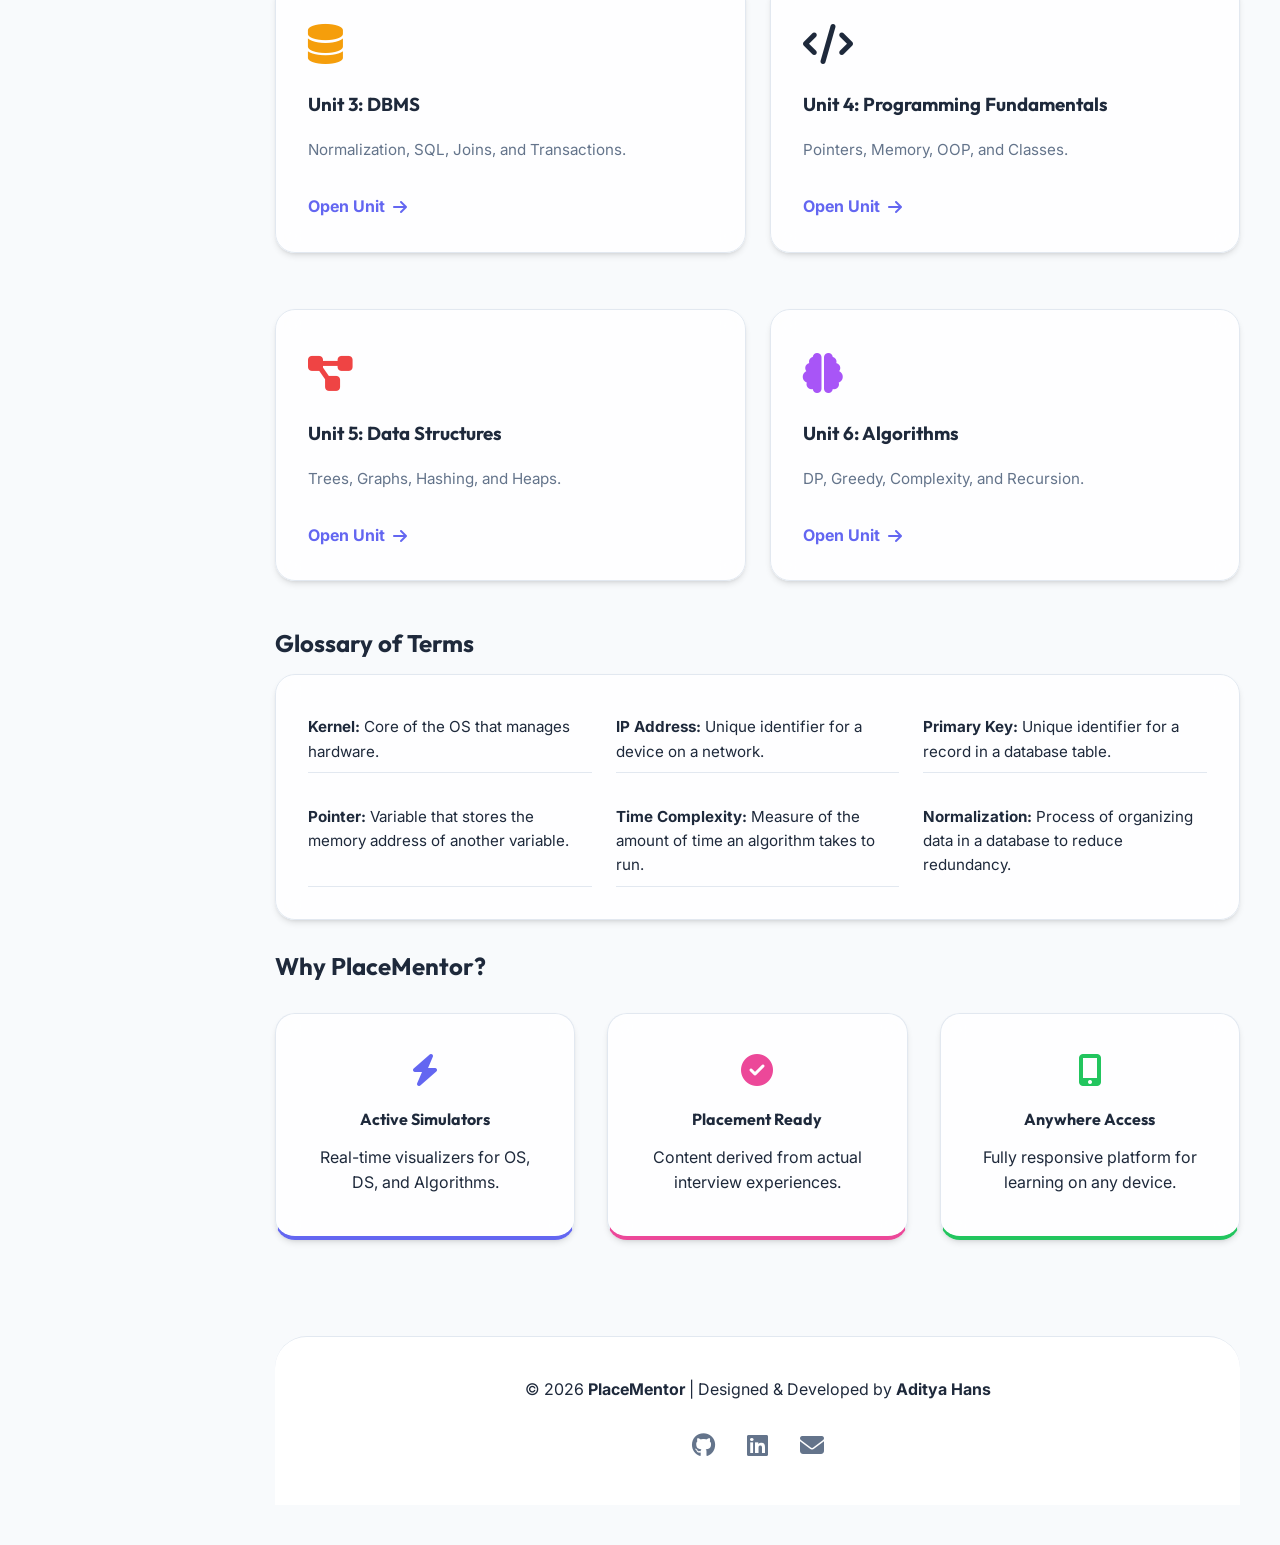
==== commit 1ba18c7a: "fix" ====
--- a/index.html
+++ b/index.html
@@ -65,8 +65,8 @@
                     </a>
                 </li>
             </nav>
-            <div class="sidebar-footer" style="padding-top: 2rem; border-top: 1px solid var(--border);">
-                <button id="theme-toggle" class="btn" style="width: 100%; justify-content: flex-start; background: transparent; color: var(--text-muted);">
+            <div class="sidebar-footer">
+                <button id="theme-toggle" class="btn w-full">
                     <i class="fas fa-moon"></i>
                     <span>Toggle Theme</span>
                 </button>
@@ -75,46 +75,46 @@
 
         <!-- Main Content -->
         <main class="main-content">
-            <header class="glass-card" style="display: flex; justify-content: space-between; align-items: center; padding: 1.5rem 2rem; gap: 1rem; flex-wrap: wrap;">
-                <div style="flex: 1; min-width: 250px;">
-                    <h1 style="margin: 0; font-size: 1.75rem;">Dashboard</h1>
-                    <div style="position: relative; margin-top: 1rem;">
-                        <i class="fas fa-search" style="position: absolute; left: 1rem; top: 50%; transform: translateY(-50%); color: var(--text-muted);"></i>
-                        <input type="text" id="search-input" placeholder="Search topics..." class="btn" style="width: 100%; padding-left: 2.5rem; background: var(--bg-main); border: 1px solid var(--border);">
-                    </div>
-                </div>
-                <div style="text-align: right; min-width: 200px;">
-                    <button class="btn btn-primary" onclick="downloadNotes()" style="margin-bottom: 1rem; width: 100%;">
+            <header class="glass-card flex-between">
+                <div class="header-left">
+                    <h1 class="mb-0">Dashboard</h1>
+                    <div class="search-wrapper mt-4">
+                        <i class="fas fa-search"></i>
+                        <input type="text" id="search-input" placeholder="Search topics..." class="btn w-full">
+                    </div>
+                </div>
+                <div class="header-right text-right">
+                    <button class="btn btn-primary w-full" onclick="downloadNotes()">
                         <i class="fas fa-file-download"></i> Download All Notes
                     </button>
-                    <div style="display: flex; justify-content: space-between; margin-bottom: 0.5rem;">
-                        <span style="font-size: 0.875rem; font-weight: 600;">Overall Progress</span>
-                        <span class="progress-text" style="font-size: 0.875rem; color: var(--primary);">0% Complete</span>
-                    </div>
-                    <div class="progress-container" style="margin: 0;">
-                        <div class="progress-bar" style="width: 0%;"></div>
+                    <div class="flex-between mt-2">
+                        <span class="progress-label">Overall Progress</span>
+                        <span class="progress-text">0% Complete</span>
+                    </div>
+                    <div class="progress-container">
+                        <div class="progress-bar"></div>
                     </div>
                 </div>
             </header>
 
-            <section class="hero glass-card" style="background: linear-gradient(135deg, rgba(99, 102, 241, 0.1), rgba(236, 72, 153, 0.1)); padding: 3rem; text-align: center;">
-                <h2 style="font-size: 2.5rem; margin-bottom: 1.5rem;">Master Technical Interviews with PlaceMentor</h2>
-                <p style="font-size: 1.125rem; color: var(--text-muted); margin-bottom: 2rem; max-width: 800px; margin-left: auto; margin-right: auto;">
+            <section class="hero glass-card hero-gradient text-center">
+                <h2>Master Technical Interviews with PlaceMentor</h2>
+                <p class="hero-subtitle">
                     Combinatorial Studies: A comprehensive deep dive into Operating Systems, Networks, DBMS, and core CS fundamentals. 
                 </p>
                 
-                <div class="diagram-container" style="flex-direction: row; flex-wrap: wrap; justify-content: center; background: transparent; border: none; gap: 1rem; margin-bottom: 2rem;">
-                    <div class="visual-node" style="background: var(--info);"><i class="fas fa-check-circle"></i> OS & Paging</div>
-                    <div class="visual-node" style="background: var(--success);"><i class="fas fa-network-wired"></i> OSI & TCP</div>
-                    <div class="visual-node" style="background: var(--warning);"><i class="fas fa-database"></i> ACID & SQL</div>
-                    <div class="visual-node" style="background: var(--danger);"><i class="fas fa-code"></i> DSA Mastery</div>
-                </div>
-
-                <div style="display: flex; gap: 1rem; justify-content: center; flex-wrap: wrap;">
-                    <a href="unit1.html" class="btn btn-primary" style="padding: 1rem 2rem; font-size: 1.125rem;">
+                <div class="diagram-container flex-center">
+                    <div class="visual-node bg-info"><i class="fas fa-check-circle"></i> OS & Paging</div>
+                    <div class="visual-node bg-success"><i class="fas fa-network-wired"></i> OSI & TCP</div>
+                    <div class="visual-node bg-warning"><i class="fas fa-database"></i> ACID & SQL</div>
+                    <div class="visual-node bg-danger"><i class="fas fa-code"></i> DSA Mastery</div>
+                </div>
+
+                <div class="hero-actions flex-center">
+                    <a href="unit1.html" class="btn btn-primary btn-lg">
                         <i class="fas fa-play"></i> Start Learning
                     </a>
-                    <a href="career.html" class="btn" style="padding: 1rem 2rem; font-size: 1.125rem; background: rgba(var(--primary-rgb), 0.1); color: var(--primary);">
+                    <a href="career.html" class="btn btn-secondary-outline btn-lg">
                         <i class="fas fa-user-tie"></i> Career Hub
                     </a>
                 </div>
@@ -124,87 +124,87 @@
             <div class="info-box important" style="margin-bottom: 2rem;">
                 <p><strong>Did you know?</strong> 70% of technical interview questions come from these 6 core units. Mastering them is the key to cracking MAANG/Service-based companies.</p>
             </div>
-            <div class="course-grid" style="display: grid; grid-template-columns: repeat(auto-fit, minmax(300px, 1fr)); gap: 1.5rem; margin-top: 1.5rem;">
+            <div class="course-grid">
                 <!-- Unit Card 1 -->
-                <div class="glass-card">
-                    <div style="color: var(--primary); font-size: 2rem; margin-bottom: 1rem;"><i class="fas fa-microchip"></i></div>
+                <div class="glass-card unit-card">
+                    <div class="unit-icon color-primary"><i class="fas fa-microchip"></i></div>
                     <h3>Unit 1: Operating Systems</h3>
-                    <p style="color: var(--text-muted); font-size: 0.875rem; margin-bottom: 1.5rem;">Process management, Scheduling, Memory, and Deadlocks.</p>
-                    <a href="unit1.html" class="nav-link" style="padding-left: 0; color: var(--primary); font-weight: 600;">
-                        Open Unit <i class="fas fa-arrow-right" style="margin-left: 0.5rem;"></i>
+                    <p class="unit-desc">Process management, Scheduling, Memory, and Deadlocks.</p>
+                    <a href="unit1.html" class="unit-link">
+                        Open Unit <i class="fas fa-arrow-right"></i>
                     </a>
                 </div>
                 <!-- Unit Card 2 -->
-                <div class="glass-card">
-                    <div style="color: var(--success); font-size: 2rem; margin-bottom: 1rem;"><i class="fas fa-network-wired"></i></div>
+                <div class="glass-card unit-card">
+                    <div class="unit-icon color-success"><i class="fas fa-network-wired"></i></div>
                     <h3>Unit 2: Computer Networks</h3>
-                    <p style="color: var(--text-muted); font-size: 0.875rem; margin-bottom: 1.5rem;">OSI Layers, TCP/IP, Subnetting, and Protocols.</p>
-                    <a href="unit2.html" class="nav-link" style="padding-left: 0; color: var(--success); font-weight: 600;">
-                        Open Unit <i class="fas fa-arrow-right" style="margin-left: 0.5rem;"></i>
+                    <p class="unit-desc">OSI Layers, TCP/IP, Subnetting, and Protocols.</p>
+                    <a href="unit2.html" class="unit-link color-success">
+                        Open Unit <i class="fas fa-arrow-right"></i>
                     </a>
                 </div>
                 <!-- Unit Card 3 -->
-                <div class="glass-card">
-                    <div style="color: var(--warning); font-size: 2rem; margin-bottom: 1rem;"><i class="fas fa-database"></i></div>
+                <div class="glass-card unit-card">
+                    <div class="unit-icon color-warning"><i class="fas fa-database"></i></div>
                     <h3>Unit 3: DBMS</h3>
-                    <p style="color: var(--text-muted); font-size: 0.875rem; margin-bottom: 1.5rem;">Normalization, SQL, Joins, and Transactions.</p>
-                    <a href="unit3.html" class="nav-link" style="padding-left: 0; color: var(--warning); font-weight: 600;">
-                        Open Unit <i class="fas fa-arrow-right" style="margin-left: 0.5rem;"></i>
+                    <p class="unit-desc">Normalization, SQL, Joins, and Transactions.</p>
+                    <a href="unit3.html" class="unit-link color-warning">
+                        Open Unit <i class="fas fa-arrow-right"></i>
                     </a>
                 </div>
                 <!-- Unit Card 4 -->
-                <div class="glass-card">
-                    <div style="color: var(--info); font-size: 2rem; margin-bottom: 1rem;"><i class="fas fa-code"></i></div>
+                <div class="glass-card unit-card">
+                    <div class="unit-icon color-info"><i class="fas fa-code"></i></div>
                     <h3>Unit 4: Programming Fundamentals</h3>
-                    <p style="color: var(--text-muted); font-size: 0.875rem; margin-bottom: 1.5rem;">Pointers, Memory, OOP, and Classes.</p>
-                    <a href="unit4.html" class="nav-link" style="padding-left: 0; color: var(--info); font-weight: 600;">
-                        Open Unit <i class="fas fa-arrow-right" style="margin-left: 0.5rem;"></i>
+                    <p class="unit-desc">Pointers, Memory, OOP, and Classes.</p>
+                    <a href="unit4.html" class="unit-link color-info">
+                        Open Unit <i class="fas fa-arrow-right"></i>
                     </a>
                 </div>
                 <!-- Unit Card 5 -->
-                <div class="glass-card">
-                    <div style="color: var(--danger); font-size: 2rem; margin-bottom: 1rem;"><i class="fas fa-project-diagram"></i></div>
+                <div class="glass-card unit-card">
+                    <div class="unit-icon color-danger"><i class="fas fa-project-diagram"></i></div>
                     <h3>Unit 5: Data Structures</h3>
-                    <p style="color: var(--text-muted); font-size: 0.875rem; margin-bottom: 1.5rem;">Trees, Graphs, Hashing, and Heaps.</p>
-                    <a href="unit5.html" class="nav-link" style="padding-left: 0; color: var(--danger); font-weight: 600;">
-                        Open Unit <i class="fas fa-arrow-right" style="margin-left: 0.5rem;"></i>
+                    <p class="unit-desc">Trees, Graphs, Hashing, and Heaps.</p>
+                    <a href="unit5.html" class="unit-link color-danger">
+                        Open Unit <i class="fas fa-arrow-right"></i>
                     </a>
                 </div>
                 <!-- Unit Card 6 -->
-                <div class="glass-card">
-                    <div style="color: var(--purple); font-size: 2rem; margin-bottom: 1rem;"><i class="fas fa-brain"></i></div>
+                <div class="glass-card unit-card">
+                    <div class="unit-icon color-purple"><i class="fas fa-brain"></i></div>
                     <h3>Unit 6: Algorithms</h3>
-                    <p style="color: var(--text-muted); font-size: 0.875rem; margin-bottom: 1.5rem;">DP, Greedy, Complexity, and Recursion.</p>
-                    <a href="unit6.html" class="nav-link" style="padding-left: 0; color: var(--purple); font-weight: 600;">
-                        Open Unit <i class="fas fa-arrow-right" style="margin-left: 0.5rem;"></i>
-                    </a>
-                </div>
-            </div>
-            <h2 style="margin-top: 3rem;">Glossary of Terms</h2>
-            <div class="glass-card" style="display: grid; grid-template-columns: repeat(auto-fit, minmax(250px, 1fr)); gap: 1rem;">
-                <div><strong>Kernel:</strong> Core of the OS that manages hardware.</div>
-                <div><strong>IP Address:</strong> Unique identifier for a device on a network.</div>
-                <div><strong>Primary Key:</strong> Unique identifier for a record in a database table.</div>
-                <div><strong>Pointer:</strong> Variable that stores the memory address of another variable.</div>
-                <div><strong>Time Complexity:</strong> Measure of the amount of time an algorithm takes to run.</div>
-                <div><strong>Normalization:</strong> Process of organizing data in a database to reduce redundancy.</div>
-            </div>
-
-            <section style="margin-top: 4rem;">
+                    <p class="unit-desc">DP, Greedy, Complexity, and Recursion.</p>
+                    <a href="unit6.html" class="unit-link color-purple">
+                        Open Unit <i class="fas fa-arrow-right"></i>
+                    </a>
+                </div>
+            </div>
+            <h2 class="mt-4">Glossary of Terms</h2>
+            <div class="glass-card glossary-grid">
+                <div class="glossary-item"><strong>Kernel:</strong> Core of the OS that manages hardware.</div>
+                <div class="glossary-item"><strong>IP Address:</strong> Unique identifier for a device on a network.</div>
+                <div class="glossary-item"><strong>Primary Key:</strong> Unique identifier for a record in a database table.</div>
+                <div class="glossary-item"><strong>Pointer:</strong> Variable that stores the memory address of another variable.</div>
+                <div class="glossary-item"><strong>Time Complexity:</strong> Measure of the amount of time an algorithm takes to run.</div>
+                <div class="glossary-item"><strong>Normalization:</strong> Process of organizing data in a database to reduce redundancy.</div>
+            </div>
+
+            <section class="mt-4">
                 <h2>Why PlaceMentor?</h2>
-                <div style="display: grid; grid-template-columns: repeat(auto-fit, minmax(200px, 1fr)); gap: 1.5rem;">
-                    <div class="glass-card" style="text-align: center; border-bottom: 4px solid var(--primary);">
-                        <i class="fas fa-bolt fa-2x" style="color: var(--primary); margin-bottom: 1rem;"></i>
+                <div class="benefit-grid">
+                    <div class="glass-card benefit-card border-primary">
+                        <i class="fas fa-bolt fa-2x color-primary"></i>
                         <h4>Active Simulators</h4>
                         <p>Real-time visualizers for OS, DS, and Algorithms.</p>
                     </div>
-                    <div class="glass-card" style="text-align: center; border-bottom: 4px solid var(--secondary);">
-                        <i class="fas fa-check-circle fa-2x" style="color: var(--secondary); margin-bottom: 1rem;"></i>
+                    <div class="glass-card benefit-card border-secondary">
+                        <i class="fas fa-check-circle fa-2x color-secondary"></i>
                         <h4>Placement Ready</h4>
                         <p>Content derived from actual interview experiences.</p>
                     </div>
-                    <div class="glass-card" style="text-align: center; border-bottom: 4px solid var(--success);">
-                        <i class="fas fa-mobile-alt fa-2x" style="color: var(--success); margin-bottom: 1rem;"></i>
+                    <div class="glass-card benefit-card border-success">
+                        <i class="fas fa-mobile-alt fa-2x color-success"></i>
                         <h4>Anywhere Access</h4>
                         <p>Fully responsive platform for learning on any device.</p>
                     </div>
--- a/style.css
+++ b/style.css
@@ -62,7 +62,28 @@
     font-family: 'Outfit', sans-serif;
     margin-bottom: 1rem;
     font-weight: 700;
-}
+    line-height: 1.2;
+}
+
+/* Utility Classes */
+.text-center { text-align: center; }
+.text-left { text-align: left; }
+.p-4 { padding: 1rem; }
+.pl-4 { padding-left: 1.5rem; }
+.flex-between { display: flex; justify-content: space-between; align-items: center; }
+.flex-center { display: flex; justify-content: center; align-items: center; }
+.w-full { width: 100%; }
+.mt-1 { margin-top: 0.25rem; }
+.mt-2 { margin-top: 0.5rem; }
+.mt-4 { margin-top: 1rem; }
+.mb-0 { margin-bottom: 0 !important; }
+
+.color-primary { color: var(--primary); }
+.color-secondary { color: var(--secondary); }
+.color-success { color: var(--success); }
+.color-warning { color: var(--warning); }
+.color-danger { color: var(--danger); }
+.color-purple { color: var(--purple); }
 
 /* Layout */
 #app-container {
@@ -81,7 +102,7 @@
     padding: 1.5rem;
     display: flex;
     flex-direction: column;
-    z-index: 100;
+    z-index: 1000;
     transition: var(--transition);
 }
 
@@ -137,8 +158,9 @@
 .main-content {
     flex-grow: 1;
     padding: 2.5rem;
-    max-width: 1200px;
+    max-width: 1300px;
     margin: 0 auto;
+    width: 100%;
 }
 
 /* Cards & Glassmorphism */
@@ -156,7 +178,7 @@
 
 .glass-card:hover {
     transform: translateY(-4px);
-    box-shadow: var(--shadow-lg);
+    box-shadow: 0 20px 25px -5px rgb(0 0 0 / 0.1), 0 8px 10px -6px rgb(0 0 0 / 0.1);
 }
 
 /* Buttons */
@@ -238,11 +260,102 @@
     text-align: left;
 }
 
-.tech-table td {
-    padding: 1rem;
-    border-bottom: 1px solid var(--border);
-    background: var(--bg-card);
-}
+/* Collapsibles */
+.collapsible-header { cursor: pointer; display: flex; justify-content: space-between; align-items: center; padding: 1.25rem; background: var(--bg-card); border-radius: 0.75rem; margin-bottom: 0.75rem; border: 1px solid var(--border); transition: var(--transition); }
+.collapsible-header:hover { border-color: var(--primary); background: var(--glass); }
+.collapsible-content { max-height: 0; overflow: hidden; transition: max-height 0.4s ease-out; padding: 0 1.5rem; }
+.collapsible-content.active { max-height: fit-content; padding-bottom: 2rem; }
+.chevron-icon { transition: transform 0.3s; }
+.collapsible-header.active .chevron-icon { transform: rotate(180deg); }
+
+/* Technical Table Enhancements */
+.tech-table { width: 100%; border-collapse: collapse; margin: 1.5rem 0; border-radius: 0.75rem; overflow: hidden; box-shadow: var(--shadow-sm); }
+.tech-table th { background: var(--primary); color: white; padding: 1rem !important; text-align: left; }
+.tech-table td { padding: 1rem !important; border-bottom: 1px solid var(--border); background: var(--bg-card); }
+.tech-table tr:hover td { background: rgba(var(--primary-rgb), 0.02); }
+
+/* Simulator & Diagrams */
+.gantt-container { display: flex; margin: 1.5rem 0; height: 60px; border: 2px solid var(--border); border-radius: 12px; overflow: hidden; background: var(--bg-main); box-shadow: inset 0 2px 4px rgba(0,0,0,0.05); }
+.gantt-block { display: flex; flex-direction: column; align-items: center; justify-content: center; color: white; font-size: 0.75rem; font-weight: 700; position: relative; border-right: 1px solid rgba(255,255,255,0.2); }
+.gantt-block span { position: absolute; bottom: -25px; right: 0; color: var(--text-main); font-size: 0.7rem; }
+
+.memory-calc { background: var(--glass); padding: 1.5rem; border-radius: 1rem; border: 1px solid var(--primary); margin: 1.5rem 0; }
+.diagram-box { background: var(--bg-sidebar); border: 2px dashed var(--border); border-radius: 1rem; padding: 3rem; text-align: center; margin: 2rem 0; }
+
+pre { background: #1e1e1e !important; color: #dcdcdc !important; padding: 1.5rem !important; border-radius: 1rem !important; overflow-x: auto; font-family: 'Fira Code', 'Courier New', monospace; font-size: 0.9rem; line-height: 1.6; border: 1px solid #333; margin-top: 1rem; margin-bottom: 1.5rem; }
+
+/* Technical Nodes */
+.visual-node { padding: 0.75rem 1.5rem; border-radius: 0.75rem; font-weight: 600; display: flex; align-items: center; gap: 0.5rem; transition: var(--transition); }
+.bg-info { background: var(--info); color: white; }
+.bg-success { background: var(--success); color: white; }
+.bg-warning { background: var(--warning); color: white; }
+.bg-danger { background: var(--danger); color: white; }
+
+.text-right { text-align: right; }
+.mb-2 { margin-bottom: 0.5rem; }
+
+/* Unit Specific Helpers */
+.osi-stack { display: flex; flex-direction: column; gap: 0.5rem; max-width: 500px; margin: 2rem auto; }
+.osi-layer { padding: 1rem; text-align: center; color: white; font-weight: bold; border-radius: 0.5rem; cursor: pointer; transition: 0.3s; }
+.osi-layer:hover { transform: scale(1.03); filter: brightness(1.1); }
+.layer-info { margin-top: 1rem; padding: 1.5rem; border-radius: 1rem; background: var(--glass); border: 2px solid var(--primary); }
+
+/* Data Structure Visuals */
+.ds-visualizer { background: var(--bg-sidebar); border: 2px dashed var(--border); border-radius: 1rem; padding: 2rem; min-height: 200px; display: flex; align-items: center; justify-content: center; gap: 10px; flex-wrap: wrap; margin: 1.5rem 0; }
+.node { width: 60px; height: 60px; background: var(--primary); color: white; border-radius: 50%; display: flex; align-items: center; justify-content: center; font-weight: bold; position: relative; animation: popIn 0.3s cubic-bezier(0.175, 0.885, 0.32, 1.275); }
+.node::after { content: '→'; position: absolute; right: -20px; color: var(--text-muted); font-size: 1.2rem; }
+.node:last-child::after { content: 'NULL'; right: -45px; font-size: 0.7rem; color: var(--text-muted); }
+
+/* Sort Visualizer */
+.sort-visualizer { background: var(--bg-sidebar); border: 2px dashed var(--border); border-radius: 1rem; padding: 2rem; height: 180px; display: flex; align-items: flex-end; justify-content: center; gap: 6px; margin: 1.5rem 0; }
+.bar { background: var(--secondary); width: 25px; transition: height 0.2s, background 0.1s; border-radius: 6px 6px 0 0; }
+
+@keyframes popIn { from { transform: scale(0); opacity: 0; } to { transform: scale(1); opacity: 1; } }
+
+/* Header Component Extras */
+.header-unit { border-left: 6px solid var(--primary); padding-left: 2rem !important; }
+.border-purple { border: 2px solid var(--purple) !important; background: rgba(var(--purple-rgb), 0.05) !important; }
+
+/* Header Components */
+.search-wrapper { position: relative; width: 100%; }
+.search-wrapper i { position: absolute; left: 1rem; top: 50%; transform: translateY(-50%); color: var(--text-muted); }
+.search-wrapper input { padding-left: 2.75rem !important; background: var(--bg-main) !important; border: 1px solid var(--border) !important; padding: 0.75rem 1rem !important; border-radius: 0.75rem !important; }
+
+.header-right { min-width: 250px; }
+.progress-label { font-size: 0.875rem; font-weight: 600; }
+.progress-text { font-size: 0.875rem; color: var(--primary); }
+
+/* Hero Section */
+.hero-gradient { background: linear-gradient(135deg, rgba(var(--primary-rgb), 0.1), rgba(var(--secondary-rgb), 0.1)) !important; padding: 4rem 3rem !important; }
+.hero h2 { font-size: 3rem; margin-bottom: 1.5rem; }
+.hero-subtitle { font-size: 1.25rem; color: var(--text-muted); margin: 0 auto 2.5rem; max-width: 800px; }
+.hero-actions { gap: 1.5rem; margin-top: 2rem; flex-wrap: wrap; }
+
+.btn-lg { padding: 1rem 2.5rem !important; font-size: 1.1rem !important; }
+.btn-secondary-outline { background: rgba(var(--primary-rgb), 0.05); color: var(--primary); border: 1px solid rgba(var(--primary-rgb), 0.2); }
+.btn-secondary-outline:hover { background: rgba(var(--primary-rgb), 0.15); }
+
+/* Course Grid */
+.course-grid { display: grid; grid-template-columns: repeat(auto-fit, minmax(320px, 1fr)); gap: 1.5rem; margin-top: 2rem; }
+.unit-card { padding: 2rem; display: flex; flex-direction: column; gap: 0.5rem; }
+.unit-icon { font-size: 2.5rem; margin-bottom: 0.5rem; }
+.unit-desc { color: var(--text-muted); font-size: 0.95rem; line-height: 1.5; flex-grow: 1; margin-bottom: 1.5rem; }
+.unit-link { display: inline-flex; align-items: center; gap: 0.5rem; font-weight: 700; text-decoration: none; color: var(--primary); transition: var(--transition); padding: 0 !important; }
+.unit-link:hover { gap: 0.75rem; opacity: 0.8; }
+
+/* Glossary & Benefits */
+.glossary-grid { display: grid; grid-template-columns: repeat(auto-fit, minmax(280px, 1fr)); gap: 1.5rem; }
+.glossary-item { padding: 0.5rem 0; border-bottom: 1px solid var(--border); font-size: 0.95rem; }
+.glossary-item:last-child { border-bottom: none; }
+
+.benefit-grid { display: grid; grid-template-columns: repeat(auto-fit, minmax(250px, 1fr)); gap: 2rem; margin-top: 2rem; }
+.benefit-card { text-align: center; padding: 2.5rem 2rem; border-bottom: 4px solid transparent; }
+.benefit-card i { margin-bottom: 1.5rem; display: block; }
+.benefit-card h4 { margin-bottom: 1rem; }
+
+.border-primary { border-bottom-color: var(--primary) !important; }
+.border-secondary { border-bottom-color: var(--secondary) !important; }
+.border-success { border-bottom-color: var(--success) !important; }
 
 /* Footer */
 footer {
@@ -273,9 +386,15 @@
 }
 
 /* Responsive Adjustments */
+@media (max-width: 1200px) {
+    .main-content { padding: 2rem; }
+}
+
 @media (max-width: 1024px) {
     .sidebar { width: 80px; padding: 1rem 0.5rem; }
     .sidebar-logo span, .nav-link span, .sidebar-footer span { display: none; }
+    .sidebar-logo { justify-content: center; }
+    .nav-link { justify-content: center; padding: 0.75rem; }
     .main-content { padding: 1.5rem; }
 }
 
@@ -283,40 +402,62 @@
     #app-container { flex-direction: column; }
     .sidebar {
         width: 100%;
-        height: auto;
+        height: 65px;
         position: fixed;
         bottom: 0;
         top: auto;
         flex-direction: row;
         border-right: none;
         border-top: 1px solid var(--border);
-        padding: 0.5rem;
+        padding: 0 1rem;
         z-index: 1000;
+        backdrop-filter: blur(10px);
+        background: var(--glass);
     }
     .sidebar-logo, .sidebar-footer { display: none; }
     .nav-links {
         display: flex;
         flex-direction: row;
         width: 100%;
+        height: 100%;
         justify-content: space-around;
+        align-items: center;
     }
-    .nav-item { margin-bottom: 0; }
+    .nav-item { margin-bottom: 0; flex: 1; }
     .nav-link {
         flex-direction: column;
-        gap: 4px;
+        gap: 2px;
         padding: 0.5rem;
-        font-size: 0.65rem;
+        font-size: 0.6rem;
+        border-radius: 0;
+        background: transparent !important;
     }
-    .nav-link i { font-size: 1.2rem; }
     .nav-link span { display: block; }
+    .nav-link i { font-size: 1.1rem; }
+    .nav-link.active { color: var(--primary); border-top: 2px solid var(--primary); }
+    
     .main-content {
-        padding: 1.5rem;
-        margin-bottom: 100px; /* More space for bottom nav */
+        padding: 1.5rem 1rem;
+        margin-bottom: 80px; 
     }
-    .main-content {
-        padding: 1.5rem;
-        margin-bottom: 100px; /* More space for bottom nav */
+    
+    .glass-card { padding: 1.5rem; }
+    
+    header.glass-card { 
+        flex-direction: column;
+        align-items: stretch;
+        gap: 1.5rem;
     }
+    
+    .hero { padding: 2rem 1.5rem !important; }
+    .hero h2 { font-size: 1.75rem !important; }
+}
+
+@media (max-width: 480px) {
+    .main-content { padding: 1rem 0.75rem; }
+    .nav-link span { font-size: 0.55rem; }
+    .hero h2 { font-size: 1.5rem !important; }
+    .btn { width: 100%; }
 }
 
 /* Technical Enhancements for Visual Learning */
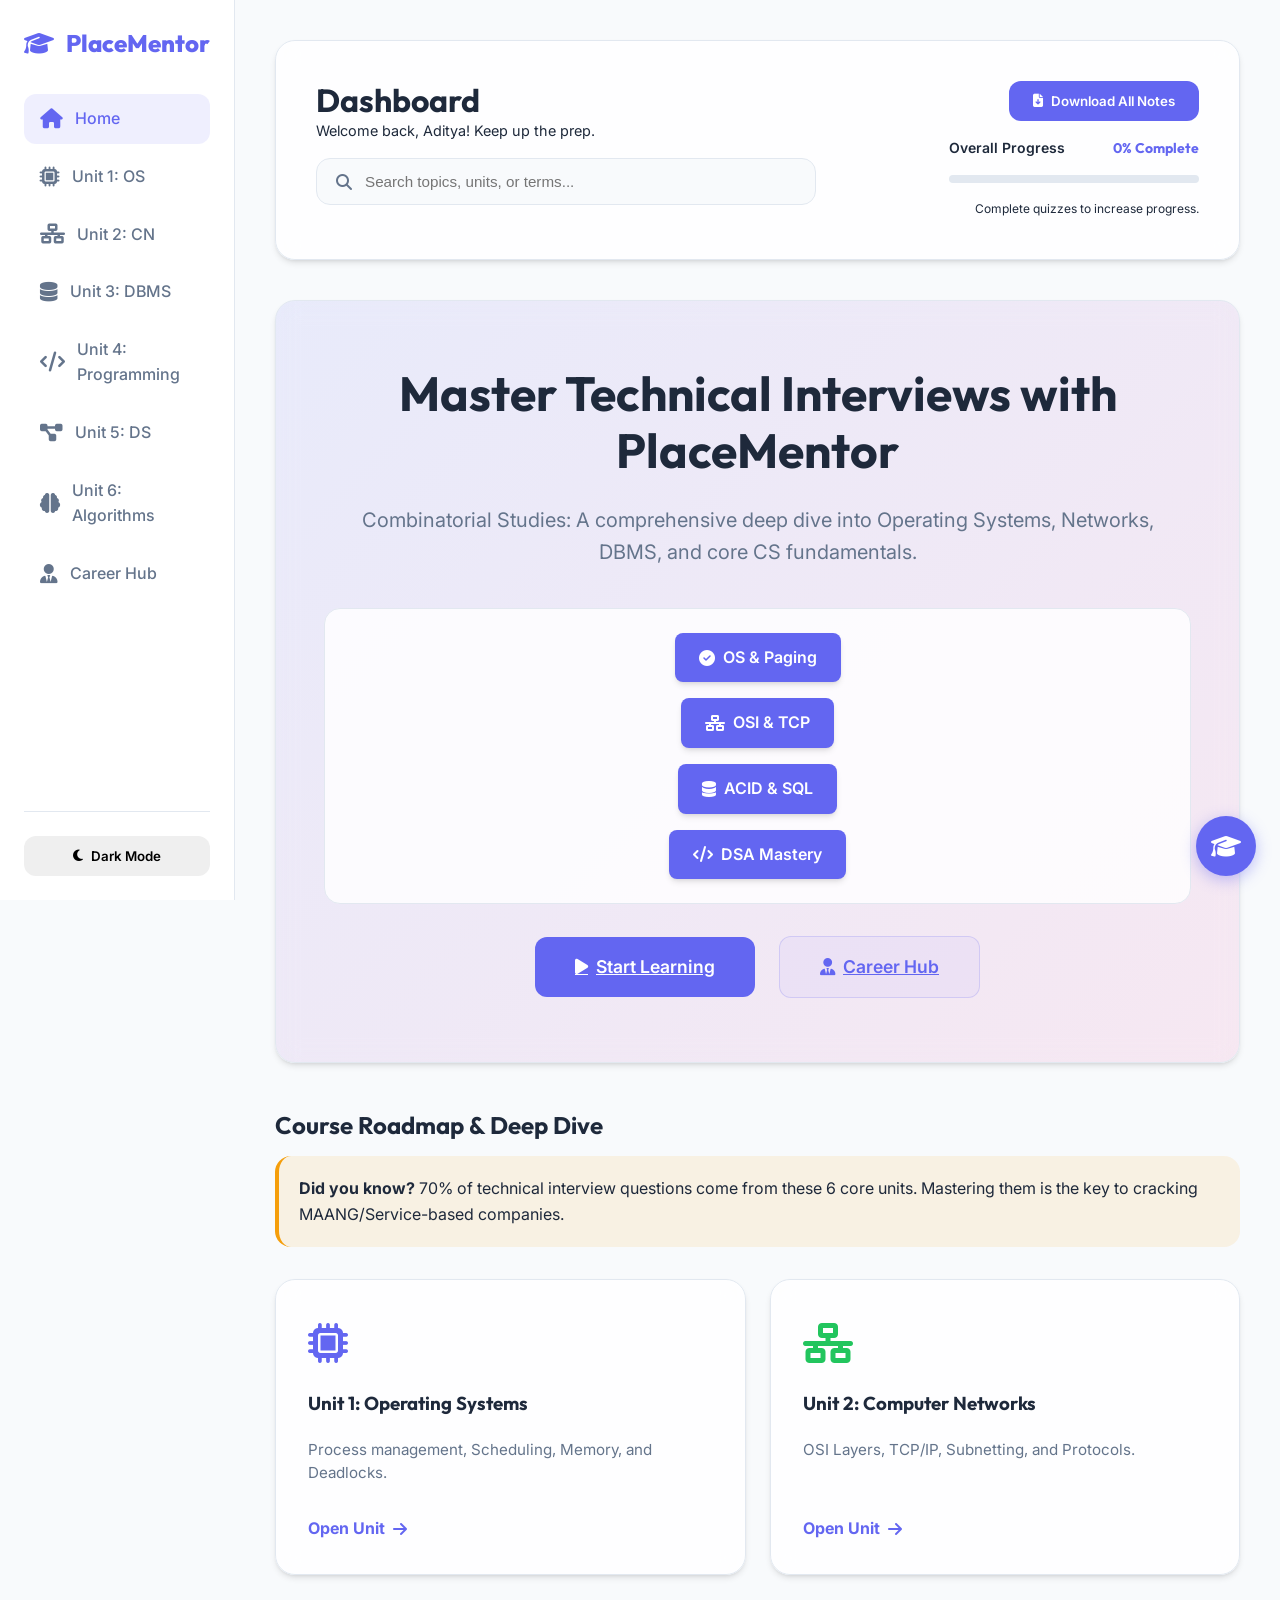
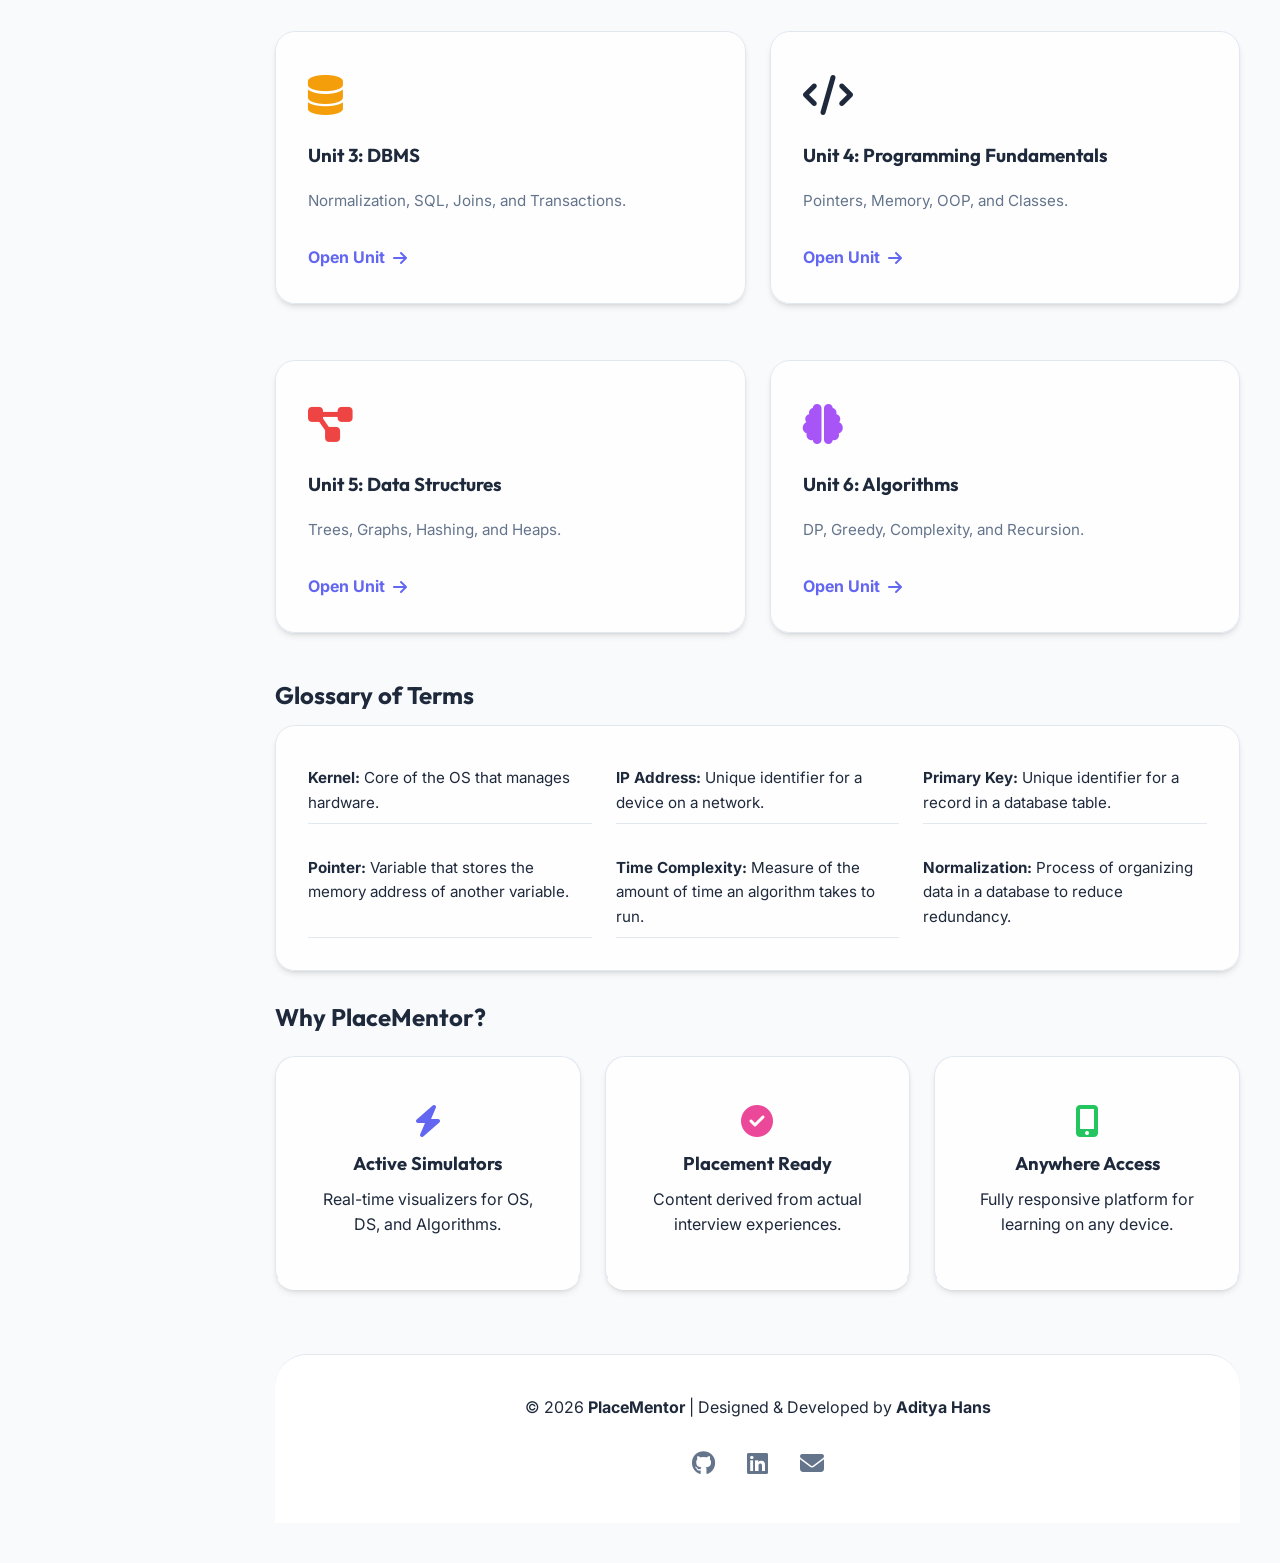
==== commit f2d0cafc: "fix" ====
--- a/index.html
+++ b/index.html
@@ -75,24 +75,34 @@
 
         <!-- Main Content -->
         <main class="main-content">
-            <header class="glass-card flex-between">
-                <div class="header-left">
-                    <h1 class="mb-0">Dashboard</h1>
-                    <div class="search-wrapper mt-4">
-                        <i class="fas fa-search"></i>
-                        <input type="text" id="search-input" placeholder="Search topics..." class="btn w-full">
-                    </div>
-                </div>
-                <div class="header-right text-right">
-                    <button class="btn btn-primary w-full" onclick="downloadNotes()">
-                        <i class="fas fa-file-download"></i> Download All Notes
-                    </button>
-                    <div class="flex-between mt-2">
-                        <span class="progress-label">Overall Progress</span>
-                        <span class="progress-text">0% Complete</span>
-                    </div>
-                    <div class="progress-container">
-                        <div class="progress-bar"></div>
+            <header class="glass-card dashboard-header">
+                <div class="header-content">
+                    <div class="header-left">
+                        <div class="dashboard-title-area">
+                            <h1 class="mb-0">Dashboard</h1>
+                            <p class="text-muted" style="font-size: 0.9rem;">Welcome back, Aditya! Keep up the prep.</p>
+                        </div>
+                        <div class="search-wrapper mt-4">
+                            <i class="fas fa-search"></i>
+                            <input type="text" id="search-input" placeholder="Search topics, units, or terms..." autocomplete="off">
+                        </div>
+                    </div>
+                    <div class="header-right">
+                        <div class="dashboard-actions">
+                            <button class="btn btn-primary" onclick="downloadNotes()">
+                                <i class="fas fa-file-download"></i> Download All Notes
+                            </button>
+                        </div>
+                        <div class="progress-section mt-4">
+                            <div class="flex-between mb-2">
+                                <span class="progress-label">Overall Progress</span>
+                                <span class="progress-text">0% Complete</span>
+                            </div>
+                            <div class="progress-container">
+                                <div class="progress-bar"></div>
+                            </div>
+                            <p class="text-muted" style="font-size: 0.75rem; text-align: right;">Complete quizzes to increase progress.</p>
+                        </div>
                     </div>
                 </div>
             </header>
@@ -180,6 +190,14 @@
                     </a>
                 </div>
             </div>
+            <!-- Bookmarked Topics Section -->
+            <div class="glass-card" id="bookmarks-section" style="display: none; border-left: 5px solid var(--primary);">
+                <h3><i class="fas fa-bookmark color-primary"></i> Bookmarked Topics</h3>
+                <div id="bookmarks-list" class="glossary-grid">
+                    <!-- Dynamic list of bookmarked links -->
+                </div>
+            </div>
+
             <h2 class="mt-4">Glossary of Terms</h2>
             <div class="glass-card glossary-grid">
                 <div class="glossary-item"><strong>Kernel:</strong> Core of the OS that manages hardware.</div>
--- a/style.css
+++ b/style.css
@@ -264,7 +264,12 @@
 .collapsible-header { cursor: pointer; display: flex; justify-content: space-between; align-items: center; padding: 1.25rem; background: var(--bg-card); border-radius: 0.75rem; margin-bottom: 0.75rem; border: 1px solid var(--border); transition: var(--transition); }
 .collapsible-header:hover { border-color: var(--primary); background: var(--glass); }
 .collapsible-content { max-height: 0; overflow: hidden; transition: max-height 0.4s ease-out; padding: 0 1.5rem; }
-.collapsible-content.active { max-height: fit-content; padding-bottom: 2rem; }
+.collapsible-content.active {
+    max-height: 2000px; /* Reduced from 5000px for better transition feel */
+    padding: 1.5rem;
+    padding-top: 0;
+    opacity: 1;
+}
 .chevron-icon { transition: transform 0.3s; }
 .collapsible-header.active .chevron-icon { transform: rotate(180deg); }
 
@@ -295,9 +300,30 @@
 .mb-2 { margin-bottom: 0.5rem; }
 
 /* Unit Specific Helpers */
-.osi-stack { display: flex; flex-direction: column; gap: 0.5rem; max-width: 500px; margin: 2rem auto; }
-.osi-layer { padding: 1rem; text-align: center; color: white; font-weight: bold; border-radius: 0.5rem; cursor: pointer; transition: 0.3s; }
-.osi-layer:hover { transform: scale(1.03); filter: brightness(1.1); }
+.osi-stack {
+    display: flex;
+    flex-direction: column;
+    gap: 0.5rem;
+    max-width: 400px;
+    margin: 2rem auto;
+}
+
+.osi-layer {
+    padding: 1.2rem;
+    border-radius: 0.75rem;
+    color: white;
+    font-weight: 600;
+    text-align: center;
+    cursor: pointer;
+    transition: var(--transition);
+    border: 1px solid rgba(255, 255, 255, 0.1);
+}
+
+.osi-layer:hover {
+    transform: translateX(10px);
+    filter: brightness(1.1);
+    box-shadow: var(--shadow-lg);
+}
 .layer-info { margin-top: 1rem; padding: 1.5rem; border-radius: 1rem; background: var(--glass); border: 2px solid var(--primary); }
 
 /* Data Structure Visuals */
@@ -312,18 +338,168 @@
 
 @keyframes popIn { from { transform: scale(0); opacity: 0; } to { transform: scale(1); opacity: 1; } }
 
-/* Header Component Extras */
-.header-unit { border-left: 6px solid var(--primary); padding-left: 2rem !important; }
-.border-purple { border: 2px solid var(--purple) !important; background: rgba(var(--purple-rgb), 0.05) !important; }
-
-/* Header Components */
-.search-wrapper { position: relative; width: 100%; }
-.search-wrapper i { position: absolute; left: 1rem; top: 50%; transform: translateY(-50%); color: var(--text-muted); }
-.search-wrapper input { padding-left: 2.75rem !important; background: var(--bg-main) !important; border: 1px solid var(--border) !important; padding: 0.75rem 1rem !important; border-radius: 0.75rem !important; }
+.unit-page-header {
+    padding: 2.5rem !important;
+    margin-bottom: 2.5rem !important;
+    position: relative;
+    overflow: hidden;
+    display: flex;
+    flex-direction: column;
+    gap: 0.5rem;
+}
+
+.unit-page-header::before {
+    content: '';
+    position: absolute;
+    left: 0;
+    top: 0;
+    bottom: 0;
+    width: 6px;
+    background: var(--primary);
+    border-radius: 6px 0 0 6px;
+}
+
+.unit-page-header.border-success::before { background: var(--success); }
+.unit-page-header.border-warning::before { background: var(--warning); }
+.unit-page-header.border-info::before { background: var(--info); }
+.unit-page-header.border-purple::before { background: var(--purple); }
+.unit-page-header.border-danger::before { background: var(--danger); }
+
+.header-nav {
+    display: flex;
+    align-items: center;
+    gap: 0.5rem;
+    margin-bottom: 0.5rem;
+    font-size: 0.85rem;
+    font-weight: 600;
+}
+
+.header-nav a {
+    color: var(--text-muted);
+    text-decoration: none;
+    transition: var(--transition);
+}
+
+.header-nav a:hover {
+    color: var(--primary);
+}
+
+.header-nav i {
+    font-size: 0.75rem;
+    color: var(--border);
+}
+
+.unit-header-content {
+    display: flex;
+    justify-content: space-between;
+    align-items: flex-end;
+    flex-wrap: wrap;
+    gap: 1.5rem;
+}
+
+.unit-header-left {
+    flex: 1;
+    min-width: 300px;
+}
+
+.unit-header-right {
+    min-width: 250px;
+}
+
+.dashboard-header {
+    padding: 2.5rem !important;
+    margin-bottom: 2.5rem !important;
+}
+
+.header-content {
+    display: flex;
+    justify-content: space-between;
+    align-items: flex-start;
+    gap: 3rem;
+}
+
+.header-left {
+    flex: 1;
+}
+
+.header-right {
+    min-width: 320px;
+    display: flex;
+    flex-direction: column;
+    align-items: flex-end;
+}
+
+.dashboard-actions {
+    width: 100%;
+    display: flex;
+    justify-content: flex-end;
+}
+
+.progress-section {
+    width: 100%;
+}
+
+.search-wrapper { 
+    position: relative; 
+    width: 100%; 
+    max-width: 500px;
+}
+
+.search-wrapper i { 
+    position: absolute; 
+    left: 1.25rem; 
+    top: 50%; 
+    transform: translateY(-50%); 
+    color: var(--text-muted); 
+    z-index: 10;
+}
+
+.search-wrapper input { 
+    width: 100%;
+    padding: 0.875rem 1rem 0.875rem 3rem !important; 
+    background: var(--bg-main) !important; 
+    border: 1px solid var(--border) !important; 
+    border-radius: 0.875rem !important;
+    font-size: 0.95rem;
+    color: var(--text-main);
+    transition: var(--transition);
+    height: auto !important;
+}
+
+.search-wrapper input:focus {
+    outline: none;
+    border-color: var(--primary) !important;
+    box-shadow: 0 0 0 4px rgba(var(--primary-rgb), 0.1);
+    background: var(--bg-card) !important;
+}
 
 .header-right { min-width: 250px; }
 .progress-label { font-size: 0.875rem; font-weight: 600; }
-.progress-text { font-size: 0.875rem; color: var(--primary); }
+.progress-text { 
+    font-size: 0.875rem; 
+    color: var(--primary); 
+    font-weight: 700;
+    font-family: 'Outfit', sans-serif;
+}
+
+.no-results {
+    text-align: center;
+    padding: 4rem 2rem;
+    grid-column: 1 / -1;
+    display: none;
+}
+
+.no-results i {
+    font-size: 3rem;
+    color: var(--text-muted);
+    margin-bottom: 1rem;
+    opacity: 0.5;
+}
+
+.no-results p {
+    color: var(--text-muted);
+    font-size: 1.1rem;
+}
 
 /* Hero Section */
 .hero-gradient { background: linear-gradient(135deg, rgba(var(--primary-rgb), 0.1), rgba(var(--secondary-rgb), 0.1)) !important; padding: 4rem 3rem !important; }
@@ -348,14 +524,57 @@
 .glossary-item { padding: 0.5rem 0; border-bottom: 1px solid var(--border); font-size: 0.95rem; }
 .glossary-item:last-child { border-bottom: none; }
 
-.benefit-grid { display: grid; grid-template-columns: repeat(auto-fit, minmax(250px, 1fr)); gap: 2rem; margin-top: 2rem; }
-.benefit-card { text-align: center; padding: 2.5rem 2rem; border-bottom: 4px solid transparent; }
-.benefit-card i { margin-bottom: 1.5rem; display: block; }
-.benefit-card h4 { margin-bottom: 1rem; }
-
-.border-primary { border-bottom-color: var(--primary) !important; }
-.border-secondary { border-bottom-color: var(--secondary) !important; }
-.border-success { border-bottom-color: var(--success) !important; }
+.benefit-grid { 
+    display: grid; 
+    grid-template-columns: repeat(auto-fit, minmax(280px, 1fr)); 
+    gap: 1.5rem; 
+    margin-top: 1.5rem; 
+    margin-bottom: 1.5rem;
+}
+
+.benefit-card { 
+    text-align: center; 
+    padding: 2rem; 
+    border-bottom: 4px solid transparent; 
+    height: 100%;
+    display: flex;
+    flex-direction: column;
+    justify-content: center;
+    align-items: center;
+}
+
+.benefit-card i { margin-bottom: 1rem; display: block; }
+.benefit-card h4 { margin-bottom: 0.75rem; font-size: 1.15rem; }
+
+.compare-grid {
+    display: grid;
+    grid-template-columns: repeat(auto-fit, minmax(300px, 1fr));
+    gap: 1.5rem;
+    margin: 1.5rem 0;
+}
+
+.compare-card {
+    background: var(--bg-card);
+    border: 1px solid var(--border);
+    border-radius: 1rem;
+    padding: 1.5rem;
+    transition: var(--transition);
+    height: 100%;
+}
+
+.compare-card:hover {
+    border-color: var(--primary);
+    transform: translateY(-3px);
+    box-shadow: var(--shadow);
+}
+
+.compare-card h5 {
+    display: flex;
+    align-items: center;
+    gap: 0.75rem;
+    color: var(--primary);
+    margin-bottom: 1rem;
+}
 
 /* Footer */
 footer {
@@ -437,16 +656,23 @@
     .nav-link.active { color: var(--primary); border-top: 2px solid var(--primary); }
     
     .main-content {
-        padding: 1.5rem 1rem;
-        margin-bottom: 80px; 
+        padding: 1.5rem 1rem 80px; 
     }
     
     .glass-card { padding: 1.5rem; }
     
-    header.glass-card { 
+    .header-content {
         flex-direction: column;
-        align-items: stretch;
         gap: 1.5rem;
+    }
+    
+    .header-right {
+        min-width: 100%;
+        align-items: flex-start;
+    }
+
+    .dashboard-actions .btn {
+        width: 100%;
     }
     
     .hero { padding: 2rem 1.5rem !important; }
@@ -497,4 +723,640 @@
     border-left: 5px solid transparent;
     border-right: 5px solid transparent;
     border-top: 5px solid var(--text-muted);
-}+}
+
+/* Placement & Numerical Styling */
+.placement-tip {
+    background: linear-gradient(135deg, rgba(168, 85, 247, 0.1), rgba(99, 102, 241, 0.1));
+    border-left: 5px solid var(--purple);
+    padding: 1.5rem;
+    border-radius: 1rem;
+    margin: 1.5rem 0;
+    position: relative;
+    overflow: hidden;
+}
+
+.placement-tip::before {
+    content: '\f0eb';
+    font-family: 'Font Awesome 6 Free';
+    font-weight: 900;
+    position: absolute;
+    right: -10px;
+    top: -10px;
+    font-size: 5rem;
+    opacity: 0.05;
+    color: var(--purple);
+}
+
+.numerical-box {
+    background: rgba(34, 197, 94, 0.05);
+    border: 1px solid var(--success);
+    border-radius: 1rem;
+    padding: 1.5rem;
+    margin: 1.5rem 0;
+}
+
+.step-badge {
+    background: var(--primary);
+    color: white;
+    padding: 0.2rem 0.6rem;
+    border-radius: 0.4rem;
+    font-size: 0.8rem;
+    font-weight: bold;
+    margin-right: 0.5rem;
+}/* TCP 3-Way Handshake Animation */
+.handshake-container {
+    display: flex;
+    justify-content: space-between;
+    align-items: center;
+    width: 100%;
+    max-width: 600px;
+    margin: 2rem auto;
+    position: relative;
+    padding: 3rem 2rem;
+    background: var(--bg-card);
+    border: 1px solid var(--border);
+    border-radius: 1.5rem;
+    box-shadow: var(--shadow-lg);
+}
+
+.handshake-actor {
+    text-align: center;
+    z-index: 2;
+    width: 80px;
+}
+
+.handshake-actor i {
+    font-size: 3rem;
+    color: var(--primary);
+    margin-bottom: 0.5rem;
+    filter: drop-shadow(0 0 10px rgba(var(--primary-rgb), 0.3));
+}
+
+.handshake-lines {
+    position: absolute;
+    top: 50%;
+    left: 80px;
+    right: 80px;
+    height: 150px;
+    transform: translateY(-50%);
+}
+
+.handshake-packet {
+    position: absolute;
+    padding: 0.5rem 1rem;
+    background: linear-gradient(135deg, var(--secondary), var(--primary));
+    color: white;
+    border-radius: 2rem;
+    font-size: 0.8rem;
+    font-weight: 600;
+    white-space: nowrap;
+    opacity: 0;
+    box-shadow: var(--shadow);
+    z-index: 1;
+}
+
+@keyframes pack1 { 
+    0% { left: 0; top: 0; opacity: 0; transform: scale(0.8); } 
+    10% { opacity: 1; transform: scale(1); }
+    90% { opacity: 1; transform: scale(1); }
+    100% { left: 100%; top: 40px; opacity: 0; transform: translateX(-100%) scale(0.8); } 
+}
+@keyframes pack2 { 
+    0% { right: 0; top: 40px; opacity: 0; transform: scale(0.8); } 
+    10% { opacity: 1; transform: scale(1); }
+    90% { opacity: 1; transform: scale(1); }
+    100% { right: 100%; top: 80px; opacity: 0; transform: translateX(100%) scale(0.8); } 
+}
+@keyframes pack3 { 
+    0% { left: 0; top: 80px; opacity: 0; transform: scale(0.8); } 
+    10% { opacity: 1; transform: scale(1); }
+    90% { opacity: 1; transform: scale(1); }
+    100% { left: 100%; top: 120px; opacity: 0; transform: translateX(-100%) scale(0.8); } 
+}
+
+.packet-syn { animation: pack1 3s infinite; }
+.packet-syn-ack { animation: pack2 3s infinite 1s; }
+.packet-ack { animation: pack3 3s infinite 2s; }
+
+/* Encapsulation Animation */
+.encap-container {
+    display: flex;
+    flex-direction: column;
+    align-items: center;
+    gap: 0.75rem;
+    padding: 2.5rem;
+    background: rgba(var(--primary-rgb), 0.02);
+    border-radius: 1.5rem;
+    margin: 2rem 0;
+}
+
+.encap-layer {
+    width: 100%;
+    max-width: 300px;
+    padding: 1rem;
+    text-align: center;
+    border-radius: 0.75rem;
+    color: white;
+    font-weight: 600;
+    transition: all 0.4s cubic-bezier(0.175, 0.885, 0.32, 1.275);
+    position: relative;
+    cursor: help;
+}
+
+.encap-layer:hover {
+    transform: scale(1.05);
+    box-shadow: 0 10px 25px -5px rgba(0, 0, 0, 0.1);
+}
+
+.encap-layer::before {
+    content: 'Header added';
+    position: absolute;
+    left: -100px;
+    top: 50%;
+    transform: translateY(-50%);
+    background: var(--bg-sidebar);
+    color: var(--primary);
+    padding: 0.4rem 0.8rem;
+    border: 1px solid var(--primary);
+    font-size: 0.75rem;
+    border-radius: 0.5rem;
+    opacity: 0;
+    transition: opacity 0.3s, transform 0.3s;
+    pointer-events: none;
+    white-space: nowrap;
+}
+
+.encap-layer:hover::before {
+    opacity: 1;
+    transform: translateY(-50%) translateX(10px);
+
+}
+
+/* DBMS Specific Styles */
+.dbms-intro-grid {
+    display: grid;
+    grid-template-columns: repeat(auto-fit, minmax(300px, 1fr));
+    gap: 1.5rem;
+    margin: 1.5rem 0;
+}
+
+/* ER Diagram Components */
+.er-diagram-container {
+    background: var(--bg-card);
+    padding: 2rem;
+    border-radius: 1.5rem;
+    border: 1px solid var(--border);
+    display: flex;
+    justify-content: center;
+    align-items: center;
+    gap: 2rem;
+    flex-wrap: wrap;
+    position: relative;
+    overflow: hidden;
+}
+
+.er-entity {
+    background: var(--primary);
+    color: white;
+    padding: 1rem 2rem;
+    border: 2px solid rgba(255,255,255,0.2);
+    font-weight: 700;
+    text-transform: uppercase;
+    box-shadow: var(--shadow);
+}
+
+.er-attribute {
+    background: var(--bg-sidebar);
+    border: 1px solid var(--primary);
+    padding: 0.5rem 1rem;
+    border-radius: 2rem;
+    font-size: 0.85rem;
+    font-weight: 600;
+}
+
+.er-relationship {
+    background: var(--bg-sidebar);
+    border: 2px solid var(--secondary);
+    width: 80px;
+    height: 80px;
+    display: flex;
+    align-items: center;
+    justify-content: center;
+    transform: rotate(45deg);
+    font-weight: 700;
+    color: var(--secondary);
+}
+
+.er-relationship span {
+    transform: rotate(-45deg);
+}
+
+/* SQL Join Visualizer */
+.join-visualizer {
+    display: flex;
+    justify-content: center;
+    align-items: center;
+    gap: 0;
+    margin: 2rem 0;
+}
+
+.join-circle {
+    width: 200px;
+    height: 200px;
+    border-radius: 50%;
+    border: 3px solid var(--primary);
+    display: flex;
+    align-items: center;
+    justify-content: center;
+    transition: var(--transition);
+    position: relative;
+}
+
+.circle-left { background: rgba(var(--primary-rgb), 0.1); margin-right: -80px; z-index: 1; }
+.circle-right { background: rgba(var(--secondary-rgb), 0.1); border-color: var(--secondary); z-index: 0; }
+
+.join-intersection {
+    position: absolute;
+    width: 120px;
+    height: 120px;
+    background: transparent;
+    border-radius: 50%;
+    z-index: 2;
+    pointer-events: none;
+}
+
+.join-active .circle-left { background: rgba(var(--primary-rgb), 0.4); }
+.join-active .circle-right { background: rgba(var(--secondary-rgb), 0.4); }
+
+/* ACID Animation */
+.acid-animation-container {
+    height: 200px;
+    background: var(--bg-sidebar);
+    border-radius: 1.5rem;
+    display: flex;
+    align-items: center;
+    justify-content: space-around;
+    position: relative;
+    overflow: hidden;
+    border: 1px solid var(--border);
+}
+
+.bank-account {
+    text-align: center;
+    padding: 2rem;
+}
+
+.bank-account i { font-size: 2.5rem; color: var(--primary); margin-bottom: 0.5rem; }
+
+.money-packet {
+    position: absolute;
+    background: var(--success);
+    color: white;
+    padding: 0.4rem 0.8rem;
+    border-radius: 0.5rem;
+    font-size: 0.8rem;
+    font-weight: bold;
+    opacity: 0;
+}
+
+@keyframes transferMoney {
+    0% { left: 20%; top: 50%; opacity: 0; transform: scale(0.5); }
+    20% { opacity: 1; transform: scale(1); }
+    80% { opacity: 1; transform: scale(1); }
+    100% { left: 70%; top: 50%; opacity: 0; transform: scale(0.5); }
+}
+
+.animate-transfer { animation: transferMoney 2s infinite; }
+
+/* Normalization Steps */
+.norm-step-card {
+    border-left: 4px solid var(--primary);
+    padding: 1.5rem;
+    margin-bottom: 1rem;
+    background: var(--bg-card);
+    transition: var(--transition);
+}
+
+.norm-step-card:hover { transform: translateX(10px); background: var(--glass); }
+
+/* Keys UI */
+.key-badge {
+    padding: 0.2rem 0.6rem;
+    border-radius: 0.4rem;
+    font-size: 0.75rem;
+    font-weight: 700;
+    text-transform: uppercase;
+    margin-right: 0.5rem;
+}
+
+.bg-primary-key { background: #ffd700; color: #000; }
+.bg-foreign-key { background: #c0c0c0; color: #000; }
+
+/* Bookmarking & UI Helpers */
+.bookmark-btn {
+    background: transparent;
+    border: none;
+    color: var(--text-muted);
+    cursor: pointer;
+    font-size: 1.1rem;
+    padding: 0.25rem;
+    transition: var(--transition);
+    display: inline-flex;
+    align-items: center;
+    justify-content: center;
+}
+.bookmark-btn:hover {
+    color: var(--primary);
+    transform: scale(1.1);
+}
+.bookmark-btn.bookmarked {
+    color: var(--primary);
+}
+.header-actions {
+    display: flex;
+    align-items: center;
+    gap: 1rem;
+}
+
+/* Subnet Calculator */
+.subnet-calculator {
+    margin-top: 1rem;
+    display: flex;
+    flex-direction: column;
+    gap: 1rem;
+}
+.subnet-input-group {
+    display: flex;
+    align-items: center;
+    gap: 1rem;
+    flex-wrap: wrap;
+}
+.subnet-input {
+    width: 100px;
+    padding: 0.5rem;
+    border-radius: 0.5rem;
+    border: 1px solid var(--border);
+    background: var(--bg-main);
+    color: var(--text-main);
+    font-weight: 600;
+}
+
+/* Progress Tracking Checklist */
+.mark-read-btn {
+    margin-top: 1rem;
+    font-size: 0.85rem;
+    padding: 0.5rem 1rem;
+    border-radius: 0.5rem;
+    background: transparent;
+    border: 1px solid rgba(var(--primary-rgb), 0.2);
+    color: var(--primary);
+    cursor: pointer;
+    display: inline-flex;
+    align-items: center;
+    gap: 0.5rem;
+    transition: var(--transition);
+}
+.mark-read-btn:hover {
+    background: rgba(var(--primary-rgb), 0.05);
+}
+.mark-read-btn.completed {
+    background: var(--success);
+    color: white;
+    border-color: var(--success);
+}
+
+/* AI Tutor Floating Widget */
+.ai-tutor-launcher {
+    position: fixed;
+    bottom: 24px;
+    right: 24px;
+    width: 60px;
+    height: 60px;
+    border-radius: 50%;
+    background: var(--primary);
+    color: white;
+    display: flex;
+    align-items: center;
+    justify-content: center;
+    font-size: 1.5rem;
+    cursor: pointer;
+    box-shadow: 0 4px 15px rgba(var(--primary-rgb), 0.4);
+    z-index: 9999;
+    transition: var(--transition);
+}
+
+.ai-tutor-launcher:hover {
+    transform: scale(1.1) rotate(5deg);
+    background: var(--primary-hover);
+}
+
+.ai-tutor-window {
+    position: fixed;
+    bottom: 96px;
+    right: 24px;
+    width: 380px;
+    height: 500px;
+    max-height: 80vh;
+    border-radius: 1.25rem;
+    background: var(--bg-card);
+    backdrop-filter: blur(16px);
+    -webkit-backdrop-filter: blur(16px);
+    border: 1px solid var(--border);
+    box-shadow: var(--shadow-lg);
+    display: flex;
+    flex-direction: column;
+    z-index: 9999;
+    overflow: hidden;
+    transform: scale(0.9) translateY(20px);
+    opacity: 0;
+    pointer-events: none;
+    transition: all 0.3s cubic-bezier(0.34, 1.56, 0.64, 1);
+}
+
+.ai-tutor-window.active {
+    transform: scale(1) translateY(0);
+    opacity: 1;
+    pointer-events: auto;
+}
+
+.ai-tutor-header {
+    padding: 1.25rem;
+    background: linear-gradient(135deg, var(--primary), var(--purple));
+    color: white;
+    display: flex;
+    justify-content: space-between;
+    align-items: center;
+}
+
+.ai-tutor-title {
+    display: flex;
+    align-items: center;
+    gap: 0.5rem;
+    font-weight: 700;
+}
+
+.ai-tutor-close {
+    background: transparent;
+    border: none;
+    color: white;
+    cursor: pointer;
+    font-size: 1.1rem;
+    opacity: 0.8;
+    transition: var(--transition);
+}
+
+.ai-tutor-close:hover {
+    opacity: 1;
+}
+
+.ai-tutor-messages {
+    flex-grow: 1;
+    padding: 1.25rem;
+    overflow-y: auto;
+    display: flex;
+    flex-direction: column;
+    gap: 1rem;
+}
+
+.ai-message {
+    max-width: 85%;
+    padding: 0.75rem 1rem;
+    border-radius: 1rem;
+    font-size: 0.9rem;
+    line-height: 1.4;
+    word-break: break-word;
+}
+
+.ai-message.system {
+    background: rgba(var(--primary-rgb), 0.05);
+    color: var(--text-muted);
+    align-self: center;
+    max-width: 95%;
+    text-align: center;
+    font-size: 0.8rem;
+    border: 1px dashed var(--border);
+}
+
+.ai-message.assistant {
+    background: var(--bg-sidebar);
+    color: var(--text-main);
+    align-self: flex-start;
+    border-bottom-left-radius: 0.25rem;
+    border: 1px solid var(--border);
+}
+
+.ai-message.user {
+    background: var(--primary);
+    color: white;
+    align-self: flex-end;
+    border-bottom-right-radius: 0.25rem;
+}
+
+.ai-tutor-chips {
+    display: flex;
+    gap: 0.5rem;
+    padding: 0 1.25rem 0.75rem;
+    overflow-x: auto;
+    white-space: nowrap;
+}
+
+.ai-chip {
+    background: rgba(var(--primary-rgb), 0.05);
+    border: 1px solid rgba(var(--primary-rgb), 0.15);
+    color: var(--primary);
+    padding: 0.4rem 0.8rem;
+    border-radius: 2rem;
+    font-size: 0.75rem;
+    cursor: pointer;
+    font-weight: 500;
+    transition: var(--transition);
+}
+
+.ai-chip:hover {
+    background: var(--primary);
+    color: white;
+    border-color: var(--primary);
+}
+
+.ai-tutor-input-area {
+    padding: 1rem;
+    border-top: 1px solid var(--border);
+    display: flex;
+    gap: 0.5rem;
+    background: var(--bg-sidebar);
+}
+
+.ai-tutor-input {
+    flex-grow: 1;
+    padding: 0.75rem 1rem;
+    border: 1px solid var(--border);
+    border-radius: 2rem;
+    font-size: 0.9rem;
+    outline: none;
+    transition: var(--transition);
+    background: var(--bg-main);
+    color: var(--text-main);
+}
+
+.ai-tutor-input:focus {
+    border-color: var(--primary);
+    box-shadow: 0 0 0 3px rgba(var(--primary-rgb), 0.1);
+    background: var(--bg-card);
+}
+
+.ai-tutor-send {
+    width: 40px;
+    height: 40px;
+    border-radius: 50%;
+    background: var(--primary);
+    color: white;
+    border: none;
+    display: flex;
+    align-items: center;
+    justify-content: center;
+    cursor: pointer;
+    transition: var(--transition);
+}
+
+.ai-tutor-send:hover {
+    background: var(--primary-hover);
+    transform: scale(1.05);
+}
+
+/* Typing Indicator Animation */
+.typing-dots {
+    display: inline-flex;
+    gap: 4px;
+    align-items: center;
+    height: 12px;
+}
+
+.typing-dots span {
+    width: 6px;
+    height: 6px;
+    background: var(--text-muted);
+    border-radius: 50%;
+    animation: typing 1.4s infinite both;
+}
+
+.typing-dots span:nth-child(2) { animation-delay: .2s; }
+.typing-dots span:nth-child(3) { animation-delay: .4s; }
+
+@keyframes typing {
+    0%, 80%, 100% { transform: scale(0.6); opacity: 0.4; }
+    40% { transform: scale(1.2); opacity: 1; }
+}
+
+@media (max-width: 480px) {
+    .ai-tutor-window {
+        width: calc(100vw - 32px);
+        right: 16px;
+        bottom: 90px;
+        height: 60vh;
+    }
+}
+
+/* End of Styles */
+
+
